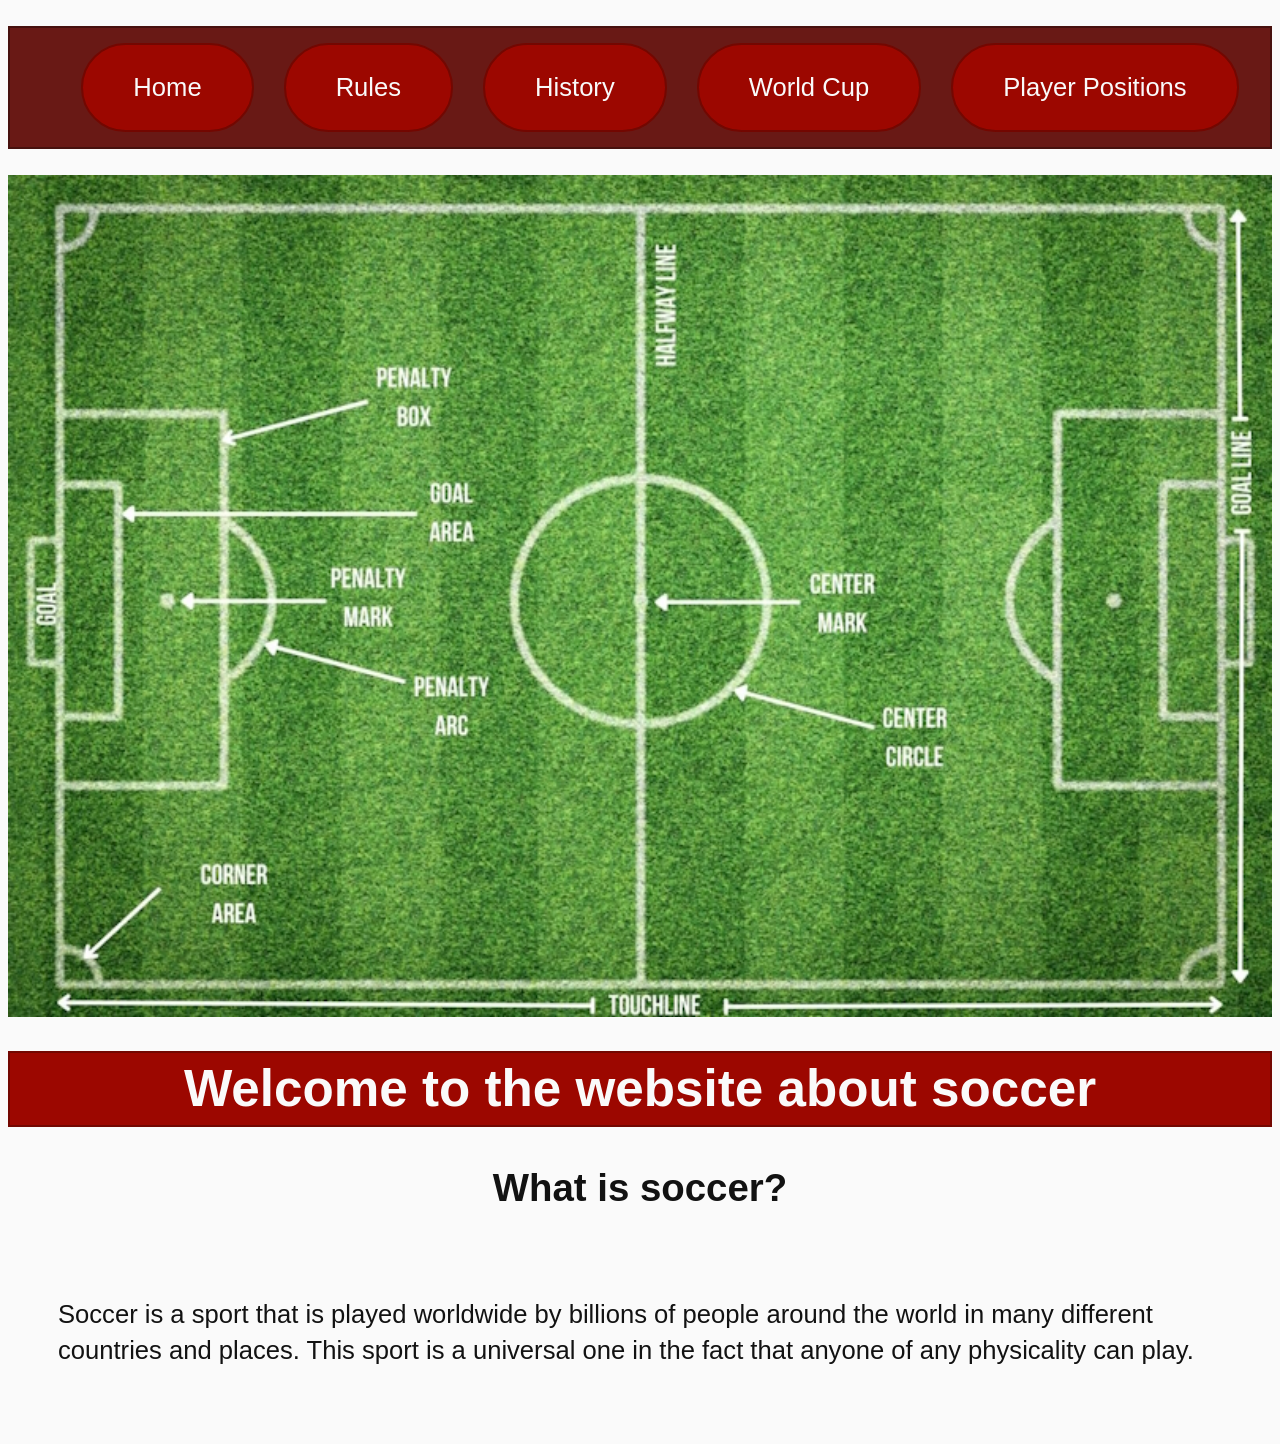
==== index.html @ 97cbafba "Add files via upload" ====
<!doctype html>
<html lang="en">
  <head>
    <meta charset="UTF-8" />
    <meta name="viewport" content="width=device-width, initial-scale=1.0" />
    <link rel="stylesheet" href="stylesheets/style.css" />
    <link
      rel="shortcut icon"
      href="images/soccer ball.webp"
      type="image/x-icon" />
    <title>Home | Soccer</title>
  </head>
  <body>
    <header>
      <nav>
        <ul id="nav-list">
          <li class="nav-item"><a class="nav-link" href="#">Home</a></li>
          <li class="nav-item"><a class="nav-link" href="#">Rules</a></li>
          <li class="nav-item"><a class="nav-link" href="#">History</a></li>
          <li class="nav-item"><a class="nav-link" href="#">World Cup</a></li>
          <li class="nav-item">
            <a class="nav-link" href="#">Player Positions</a>
          </li>
        </ul>
      </nav>
      <div id="flex-image">
        <img
          id="intro-image"
          src="images/soccer pitch.jpg"
          alt="A picture of a soccer pitch with green grass and white painted lines" />
      </div>
      <h1>Welcome to the website about soccer</h1>
    </header>
    <main>
      <section id="intro-section">
        <h2>What is soccer?</h2>
      </section>
      <section id="second-section">
        <p>
          Soccer is a sport that is played worldwide by billions of people
          around the world in many different countries and places. This sport is
          a universal one in the fact that anyone of any physicality can play.
        </p>
      </section>
    </main>
  </body>
</html>
---- stylesheets/style.css ----
* {
  box-sizing: border-box;
  line-height: 140%;
  font-family: tahoma, verdana, sans-serif;
}

body {
  font-size: 1.6rem;
  color: #121212;
  background-color: #fafafa;
}
nav {
  position: relative;
  top: 0;
}

header {
  text-align: center;
}

#nav-list {
  display: flex;
  justify-content: center;
  align-items: center;
  list-style-type: none;
  flex-direction: column;
  flex-wrap: wrap;
  align-content: center;
  background-color: #691915;
  border: #47110e 2px solid;
}

.nav-link {
  margin: 4%;
  display: inline-block;
  padding: 25px 50px;
  border-radius: 999px;
  -webkit-border-radius: 999px;
  background-color: #9c0700;
  border: #730701 2px solid;
  color: #fafafa;
  text-decoration: none;
  flex-basis: 125px;
  margin: 15px;
  transition: transform 0.3s ease;
}

.nav-link:hover,
.nav-link:focus {
  transform: scale(1.05);
}
@media all and (min-width: 1070px) {
  #nav-list {
    flex-direction: row;
    display: flex;
    justify-content: center;
    align-items: center;
    list-style-type: none;
    flex-wrap: wrap;
    align-content: space-between;
    background-color: #691915;
    border: #47110e 2px solid;
  }
  nav {
    position: sticky;
    top: 0;
  }
}

.nav-link:active {
  background-color: #88221d;
}

#intro-image {
  width: 100%;
}

#flex-image {
  display: flex;
  justify-content: center;
}

h1 {
  color: #fafafa;
  background-color: #9c0700;
  border: #730701 2px solid;
}

h2 {
  text-align: center;
  font-size: 2.4rem;
}

section p {
  padding: 50px;
  background-color: #fafafa;
}
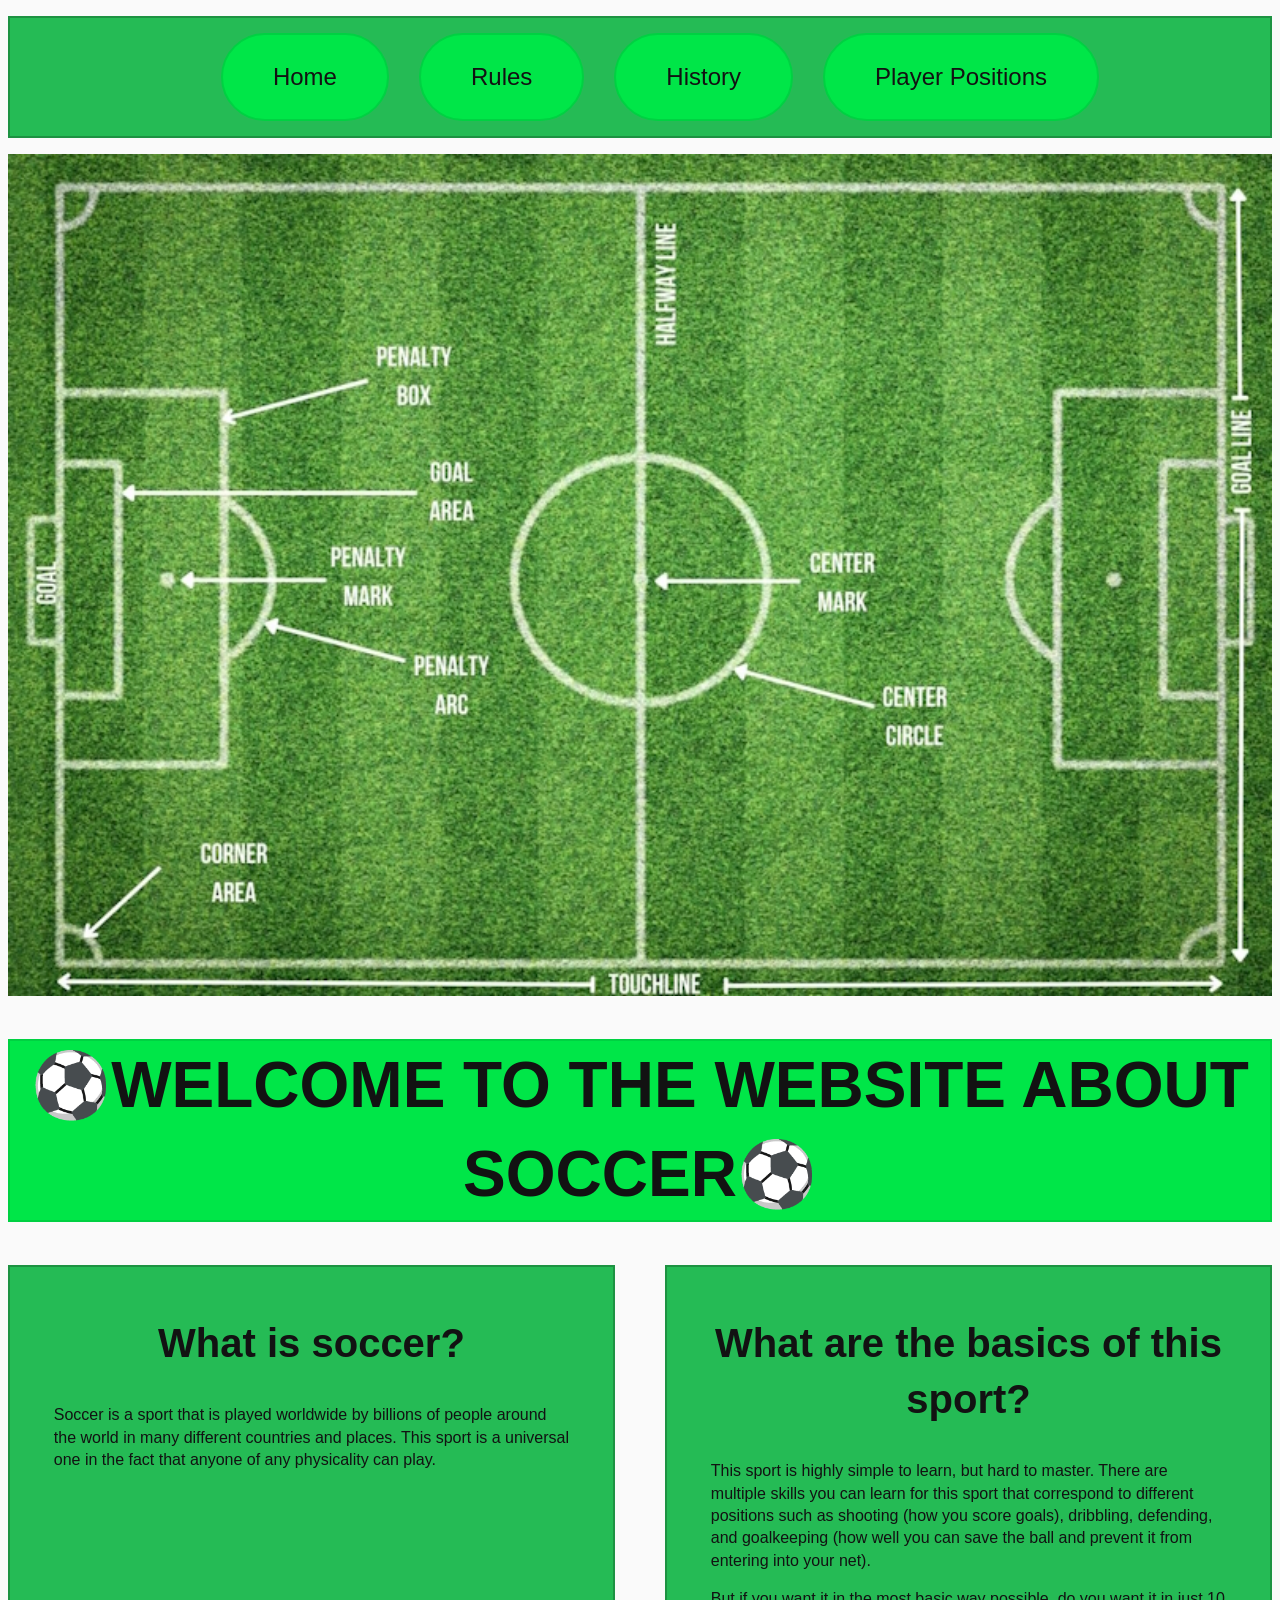
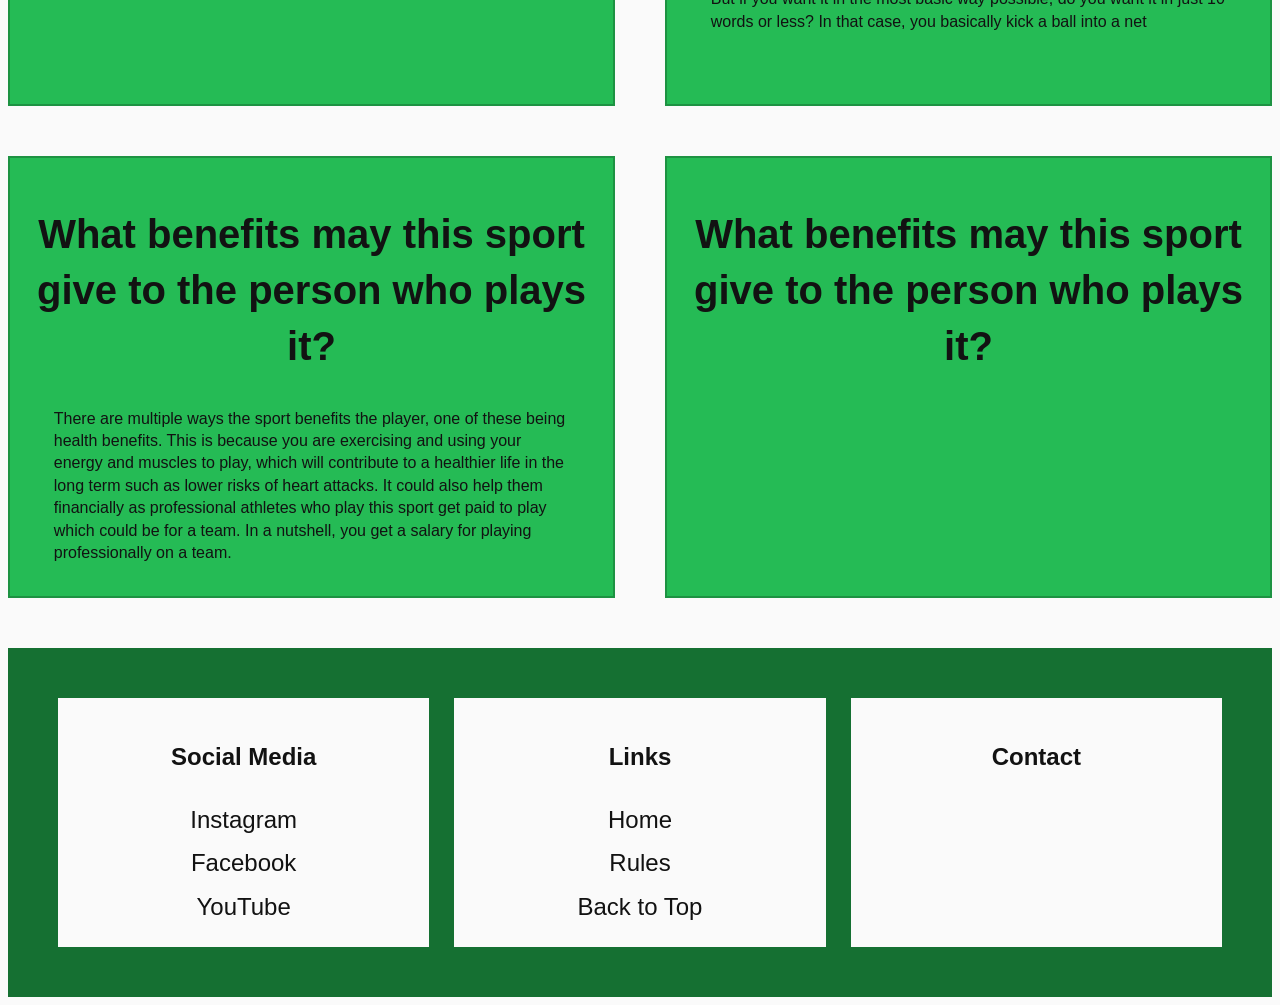
==== commit 08ac915b: "Add files via upload" ====
--- a/index.html
+++ b/index.html
@@ -17,7 +17,6 @@
           <li class="nav-item"><a class="nav-link" href="#">Home</a></li>
           <li class="nav-item"><a class="nav-link" href="#">Rules</a></li>
           <li class="nav-item"><a class="nav-link" href="#">History</a></li>
-          <li class="nav-item"><a class="nav-link" href="#">World Cup</a></li>
           <li class="nav-item">
             <a class="nav-link" href="#">Player Positions</a>
           </li>
@@ -29,19 +28,71 @@
           src="images/soccer pitch.jpg"
           alt="A picture of a soccer pitch with green grass and white painted lines" />
       </div>
-      <h1>Welcome to the website about soccer</h1>
+      <h1>&#9917;Welcome to the website about soccer&#9917;</h1>
     </header>
     <main>
-      <section id="intro-section">
+      <section>
         <h2>What is soccer?</h2>
-      </section>
-      <section id="second-section">
         <p>
           Soccer is a sport that is played worldwide by billions of people
           around the world in many different countries and places. This sport is
           a universal one in the fact that anyone of any physicality can play.
         </p>
       </section>
+      <section>
+        <h2>What are the basics of this sport?</h2>
+        <p>
+          This sport is highly simple to learn, but hard to master. There are
+          multiple skills you can learn for this sport that correspond to
+          different positions such as shooting (how you score goals), dribbling,
+          defending, and goalkeeping (how well you can save the ball and prevent
+          it from entering into your net).
+        </p>
+        <p>
+          But if you want it in the most basic way possible, do you want it in
+          just 10 words or less? In that case, you basically kick a ball into a
+          net
+        </p>
+      </section>
+      <section>
+        <h2>What benefits may this sport give to the person who plays it?</h2>
+        <p>
+          There are multiple ways the sport benefits the player, one of these
+          being health benefits. This is because you are exercising and using
+          your energy and muscles to play, which will contribute to a healthier
+          life in the long term such as lower risks of heart attacks. It could
+          also help them financially as professional athletes who play this
+          sport get paid to play which could be for a team. In a nutshell, you
+          get a salary for playing professionally on a team.
+        </p>
+      </section>
+      <section>
+        <h2>What benefits may this sport give to the person who plays it?</h2>
+        <p></p>
+      </section>
     </main>
+    <footer>
+      <div class="footer-column">
+        <h3>Social Media</h3>
+        <a href="https://www.instagram.com/" target="_blank" rel="noopener"
+          >Instagram</a
+        >
+        <a href="https://www.facebook.com/" target="_blank" rel="noopener"
+          >Facebook</a
+        >
+        <a href="https://www.youtube.com/" target="_blank" rel="noopener"
+          >YouTube</a
+        >
+      </div>
+      <div class="footer-column">
+        <h3>Links</h3>
+        <a href="#">Home</a>
+        <a href="#">Rules</a>
+        <a href="#">Back to Top</a>
+      </div>
+      <div class="footer-column">
+        <h3>Contact</h3>
+      </div>
+    </footer>
   </body>
 </html>
--- a/stylesheets/style.css
+++ b/stylesheets/style.css
@@ -1,7 +1,18 @@
 * {
   box-sizing: border-box;
   line-height: 140%;
-  font-family: tahoma, verdana, sans-serif;
+  font-family: "Trebuchet MS", Verdana, sans-serif;
+}
+
+html {
+  font-size: 62.5%;
+  scroll-behavior: smooth;
+}
+#primary-color {
+  color: #00e648;
+}
+#secondary-color {
+  color: #25bb55;
 }
 
 body {
@@ -20,25 +31,26 @@
 
 #nav-list {
   display: flex;
-  justify-content: center;
+  justify-content: space-between;
   align-items: center;
   list-style-type: none;
   flex-direction: column;
   flex-wrap: wrap;
   align-content: center;
-  background-color: #691915;
-  border: #47110e 2px solid;
+  background-color: #25bb55;
+  border: #1d9242 2px solid;
 }
 
 .nav-link {
   margin: 4%;
+  font-size: 2.4rem;
   display: inline-block;
   padding: 25px 50px;
   border-radius: 999px;
   -webkit-border-radius: 999px;
-  background-color: #9c0700;
-  border: #730701 2px solid;
-  color: #fafafa;
+  background-color: #00e648;
+  border: #00d142 2px solid;
+  color: #121212;
   text-decoration: none;
   flex-basis: 125px;
   margin: 15px;
@@ -48,6 +60,7 @@
 .nav-link:hover,
 .nav-link:focus {
   transform: scale(1.05);
+  background-color: #00d744;
 }
 @media all and (min-width: 1070px) {
   #nav-list {
@@ -58,17 +71,18 @@
     list-style-type: none;
     flex-wrap: wrap;
     align-content: space-between;
-    background-color: #691915;
-    border: #47110e 2px solid;
+    background-color: #25bb55;
+    border: #1d9242 2px solid;
   }
   nav {
+    position: -webkit-sticky;
     position: sticky;
     top: 0;
   }
 }
 
 .nav-link:active {
-  background-color: #88221d;
+  background-color: #00b93b;
 }
 
 #intro-image {
@@ -81,17 +95,80 @@
 }
 
 h1 {
-  color: #fafafa;
-  background-color: #9c0700;
-  border: #730701 2px solid;
+  background-color: #00e648;
+  border: #00d142 2px solid;
+  text-transform: uppercase;
+  font-size: 6.4rem;
 }
 
 h2 {
   text-align: center;
+  font-size: 4rem;
+}
+
+main {
+  display: grid;
+  gap: 50px;
+  grid-template-columns: 1fr;
+  grid-template-rows: repeat(4, 1fr);
+}
+
+@media all and (min-width: 1070px) {
+  main {
+    display: grid;
+    gap: 50px;
+    grid-template-columns: 1fr 1fr;
+    grid-template-rows: repeat(2, 1fr);
+  }
+}
+section {
+  padding: 2.5%;
+  background-color: #25bb55;
+  border: #1d9242 2px solid;
+}
+
+p {
+  padding: 0px 5%;
+}
+
+h3 {
   font-size: 2.4rem;
 }
+footer {
+  gap: 25px;
+  background-color: #157032;
+  display: grid;
+  grid-template-columns: 1fr;
+  grid-template-rows: repeat(3, 1fr);
+  padding: 50px;
+  margin-top: 50px;
+  justify-items: center;
+  justify-content: center;
+}
+.footer-column {
+  background-color: #fafafa;
+  display: inline-block;
+  flex-direction: column;
+  text-align: center;
+  padding: 5%;
+  width: 100%;
+}
 
-section p {
-  padding: 50px;
-  background-color: #fafafa;
+.footer-column a {
+  color: #121212;
+  text-decoration: none;
+  padding: 5px;
+  font-size: 2.4rem;
+  display: block;
 }
+
+.footer-column a:hover {
+  background-color: #e3e3e3;
+}
+@media all and (min-width: 1070px) {
+  footer {
+    display: grid;
+    grid-template-columns: repeat(3, minmax(100px, 1fr));
+    grid-template-rows: 1fr;
+  }
+}
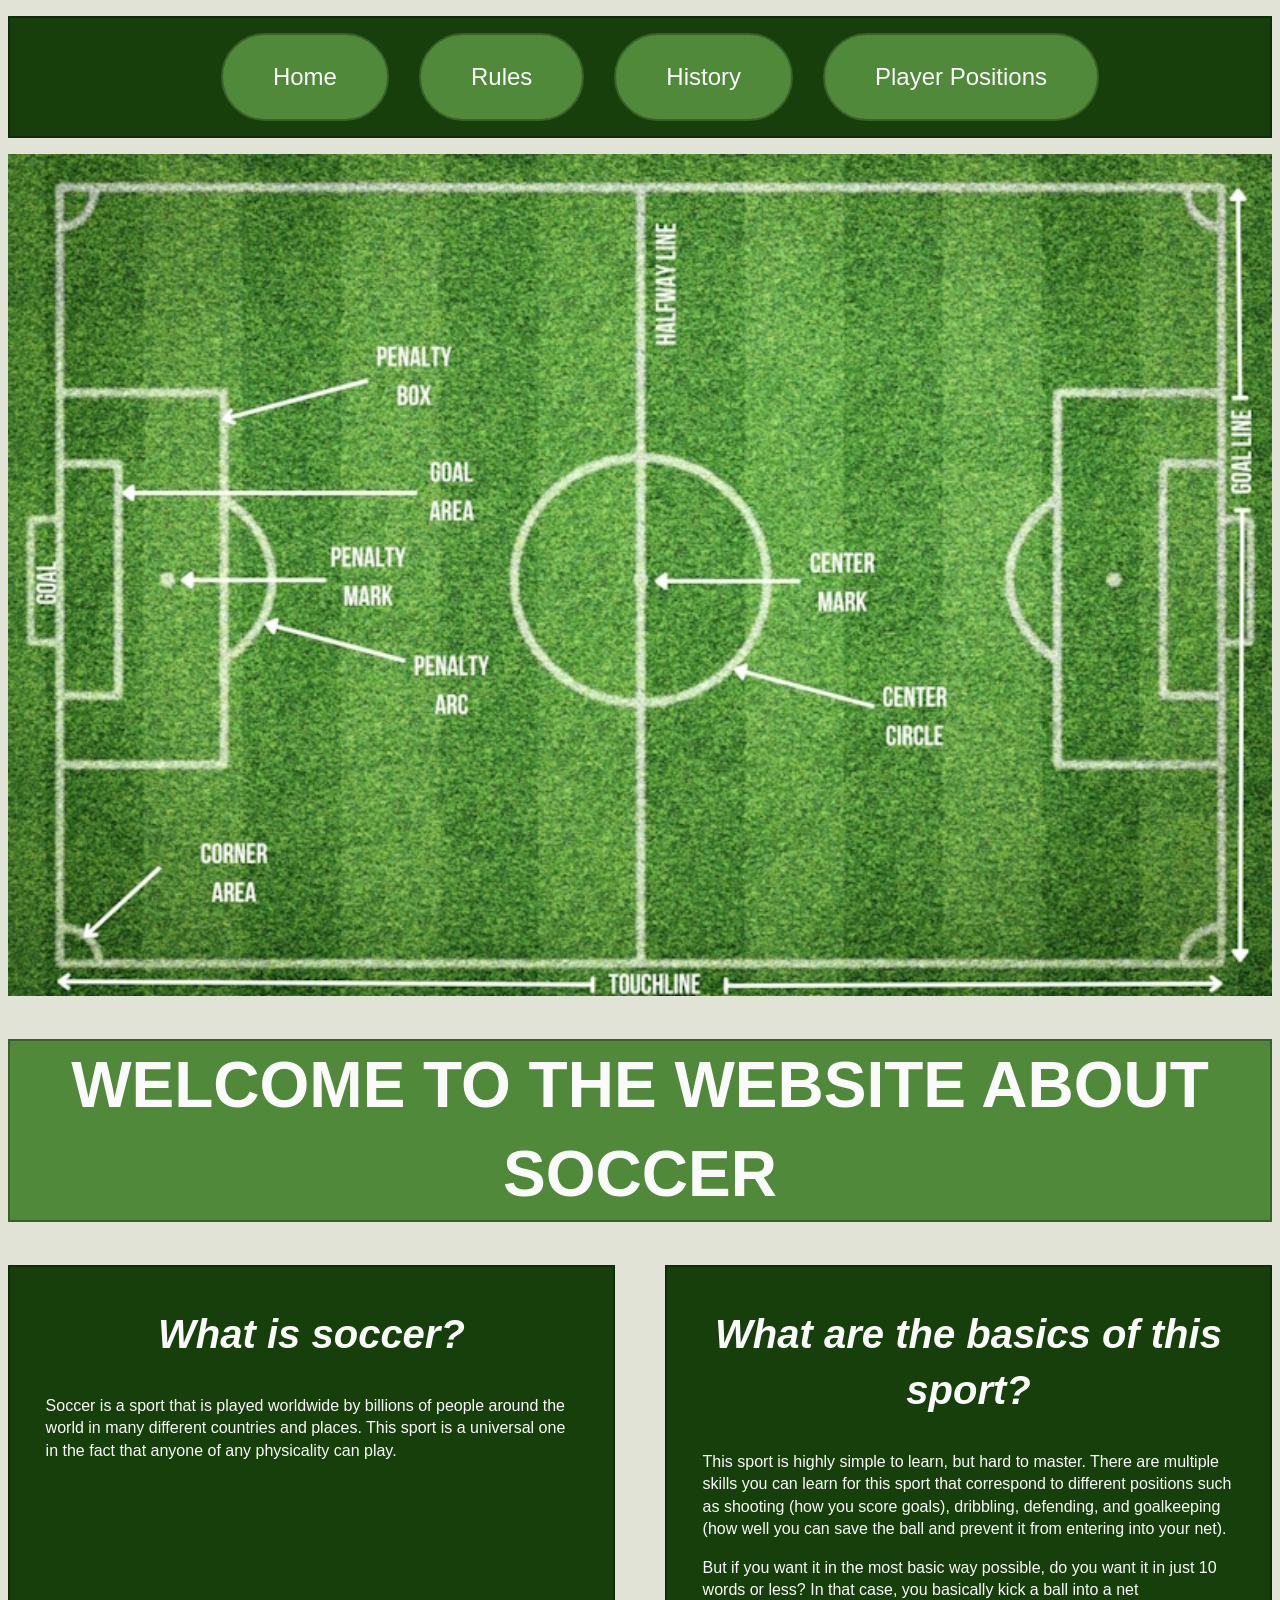
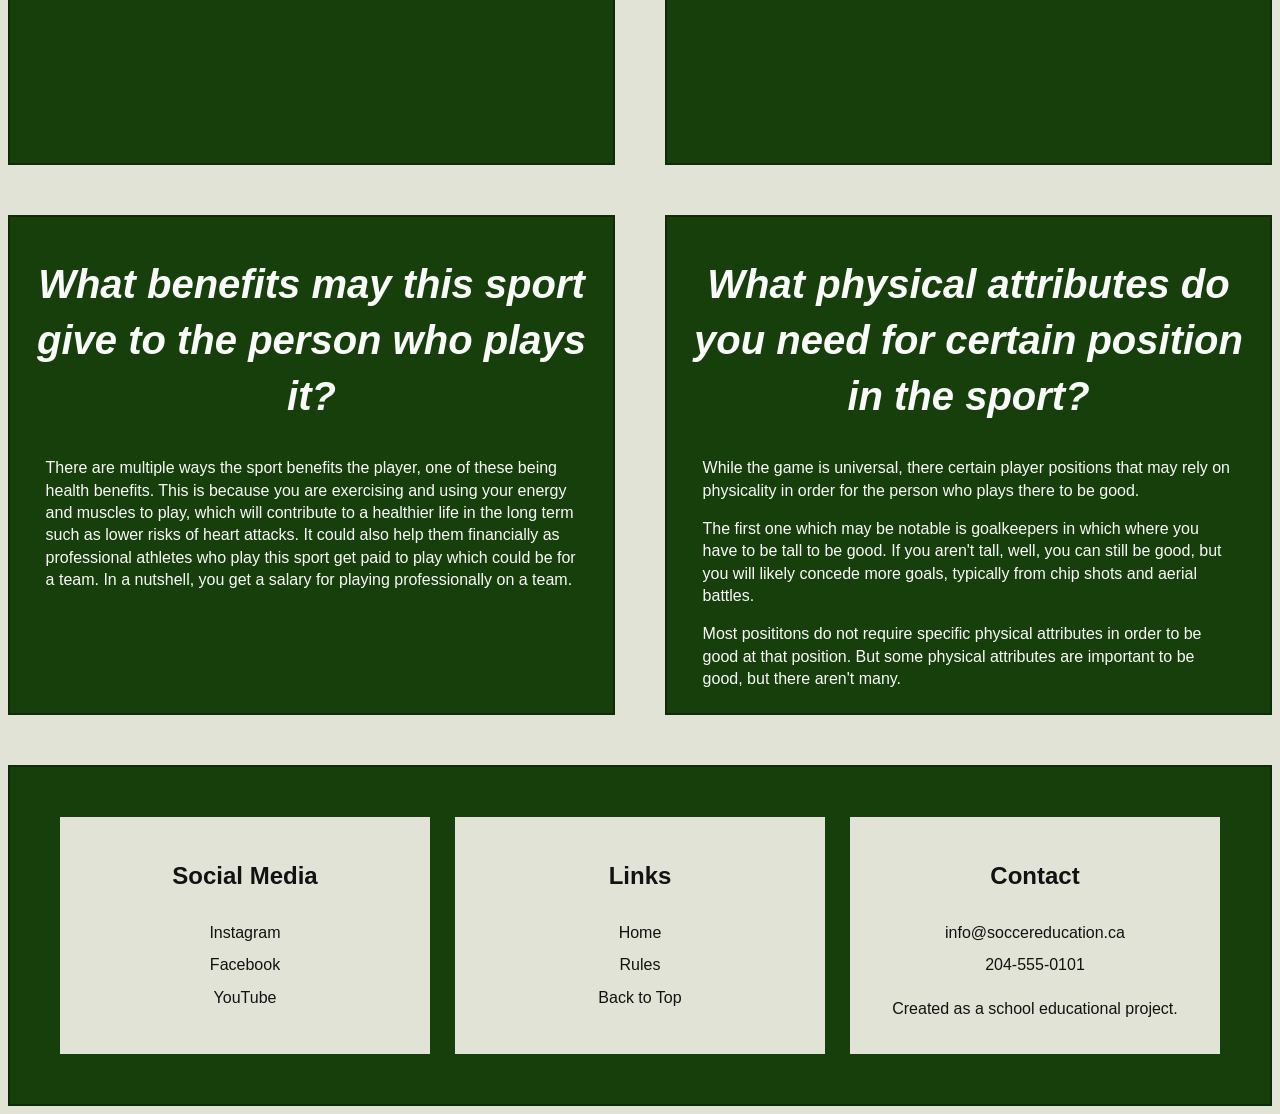
==== commit b204d3b5: "Add files via upload" ====
--- a/index.html
+++ b/index.html
@@ -11,24 +11,26 @@
     <title>Home | Soccer</title>
   </head>
   <body>
+    <nav>
+      <ul id="nav-list">
+        <li class="nav-item"><a class="nav-link" href="#">Home</a></li>
+        <li class="nav-item">
+          <a class="nav-link" href="rules.html">Rules</a>
+        </li>
+        <li class="nav-item"><a class="nav-link" href="#">History</a></li>
+        <li class="nav-item">
+          <a class="nav-link" href="#">Player Positions</a>
+        </li>
+      </ul>
+    </nav>
+    <div id="flex-image">
+      <img
+        id="intro-image"
+        src="images/soccer pitch.jpg"
+        alt="A picture of a soccer pitch with green grass and white painted lines" />
+    </div>
     <header>
-      <nav>
-        <ul id="nav-list">
-          <li class="nav-item"><a class="nav-link" href="#">Home</a></li>
-          <li class="nav-item"><a class="nav-link" href="#">Rules</a></li>
-          <li class="nav-item"><a class="nav-link" href="#">History</a></li>
-          <li class="nav-item">
-            <a class="nav-link" href="#">Player Positions</a>
-          </li>
-        </ul>
-      </nav>
-      <div id="flex-image">
-        <img
-          id="intro-image"
-          src="images/soccer pitch.jpg"
-          alt="A picture of a soccer pitch with green grass and white painted lines" />
-      </div>
-      <h1>&#9917;Welcome to the website about soccer&#9917;</h1>
+      <h1>Welcome to the website about soccer</h1>
     </header>
     <main>
       <section>
@@ -67,8 +69,26 @@
         </p>
       </section>
       <section>
-        <h2>What benefits may this sport give to the person who plays it?</h2>
-        <p></p>
+        <h2>
+          What physical attributes do you need for certain position in the
+          sport?
+        </h2>
+        <p>
+          While the game is universal, there certain player positions that may
+          rely on physicality in order for the person who plays there to be
+          good.
+        </p>
+        <p>
+          The first one which may be notable is goalkeepers in which where you
+          have to be tall to be good. If you aren't tall, well, you can still be
+          good, but you will likely concede more goals, typically from chip
+          shots and aerial battles.
+        </p>
+        <p>
+          Most posititons do not require specific physical attributes in order
+          to be good at that position. But some physical attributes are
+          important to be good, but there aren't many.
+        </p>
       </section>
     </main>
     <footer>
@@ -86,12 +106,15 @@
       </div>
       <div class="footer-column">
         <h3>Links</h3>
-        <a href="#">Home</a>
-        <a href="#">Rules</a>
+        <a href="index.html">Home</a>
+        <a href="rules.html">Rules</a>
         <a href="#">Back to Top</a>
       </div>
       <div class="footer-column">
         <h3>Contact</h3>
+        <a href="mailto:info@soccereducation.ca">info@soccereducation.ca</a>
+        <a href="tel:+12045550101">204-555-0101</a>
+        <p>Created as a school educational project.</p>
       </div>
     </footer>
   </body>
--- a/stylesheets/style.css
+++ b/stylesheets/style.css
@@ -9,7 +9,7 @@
   scroll-behavior: smooth;
 }
 #primary-color {
-  color: #00e648;
+  color: #508939;
 }
 #secondary-color {
   color: #25bb55;
@@ -17,10 +17,11 @@
 
 body {
   font-size: 1.6rem;
-  color: #121212;
-  background-color: #fafafa;
+  color: #fafafa;
+  background-color: #e1e3d6;
 }
 nav {
+  position: -webkit-sticky;
   position: relative;
   top: 0;
 }
@@ -37,20 +38,20 @@
   flex-direction: column;
   flex-wrap: wrap;
   align-content: center;
-  background-color: #25bb55;
-  border: #1d9242 2px solid;
+  background-color: #173f0b;
+  border: #102b08 2px solid;
 }
 
 .nav-link {
+  color: #fafafa;
   margin: 4%;
   font-size: 2.4rem;
   display: inline-block;
   padding: 25px 50px;
   border-radius: 999px;
   -webkit-border-radius: 999px;
-  background-color: #00e648;
-  border: #00d142 2px solid;
-  color: #121212;
+  background-color: #508939;
+  border: #396129 2px solid;
   text-decoration: none;
   flex-basis: 125px;
   margin: 15px;
@@ -60,7 +61,7 @@
 .nav-link:hover,
 .nav-link:focus {
   transform: scale(1.05);
-  background-color: #00d744;
+  background-color: #3e6b2d;
 }
 @media all and (min-width: 1070px) {
   #nav-list {
@@ -71,8 +72,8 @@
     list-style-type: none;
     flex-wrap: wrap;
     align-content: space-between;
-    background-color: #25bb55;
-    border: #1d9242 2px solid;
+    background-color: #173f0b;
+    border: #102b08 2px solid;
   }
   nav {
     position: -webkit-sticky;
@@ -82,7 +83,7 @@
 }
 
 .nav-link:active {
-  background-color: #00b93b;
+  background-color: #2c4c21;
 }
 
 #intro-image {
@@ -95,8 +96,8 @@
 }
 
 h1 {
-  background-color: #00e648;
-  border: #00d142 2px solid;
+  background-color: #508939;
+  border: #396129 2px solid;
   text-transform: uppercase;
   font-size: 6.4rem;
 }
@@ -104,6 +105,7 @@
 h2 {
   text-align: center;
   font-size: 4rem;
+  font-style: italic;
 }
 
 main {
@@ -122,9 +124,9 @@
   }
 }
 section {
-  padding: 2.5%;
-  background-color: #25bb55;
-  border: #1d9242 2px solid;
+  padding: 1%;
+  background-color: #173f0b;
+  border: #102b08 2px solid;
 }
 
 p {
@@ -135,8 +137,10 @@
   font-size: 2.4rem;
 }
 footer {
+  color: #121212;
   gap: 25px;
-  background-color: #157032;
+  background-color: #173f0b;
+  border: #102b08 2px solid;
   display: grid;
   grid-template-columns: 1fr;
   grid-template-rows: repeat(3, 1fr);
@@ -146,7 +150,7 @@
   justify-content: center;
 }
 .footer-column {
-  background-color: #fafafa;
+  background-color: #e1e3d6;
   display: inline-block;
   flex-direction: column;
   text-align: center;
@@ -155,16 +159,28 @@
 }
 
 .footer-column a {
-  color: #121212;
   text-decoration: none;
   padding: 5px;
-  font-size: 2.4rem;
+  font-size: 1.6rem;
   display: block;
 }
 
-.footer-column a:hover {
-  background-color: #e3e3e3;
+.footer-column a:link {
+  color: #121212;
 }
+
+.footer-column a:visited {
+  color: #1f1f1f;
+}
+.footer-column a:hover,
+.footer-column :focus {
+  background-color: #c2c4b8;
+}
+
+.footer-column a:active {
+  background-color: #a9aaa0;
+}
+
 @media all and (min-width: 1070px) {
   footer {
     display: grid;
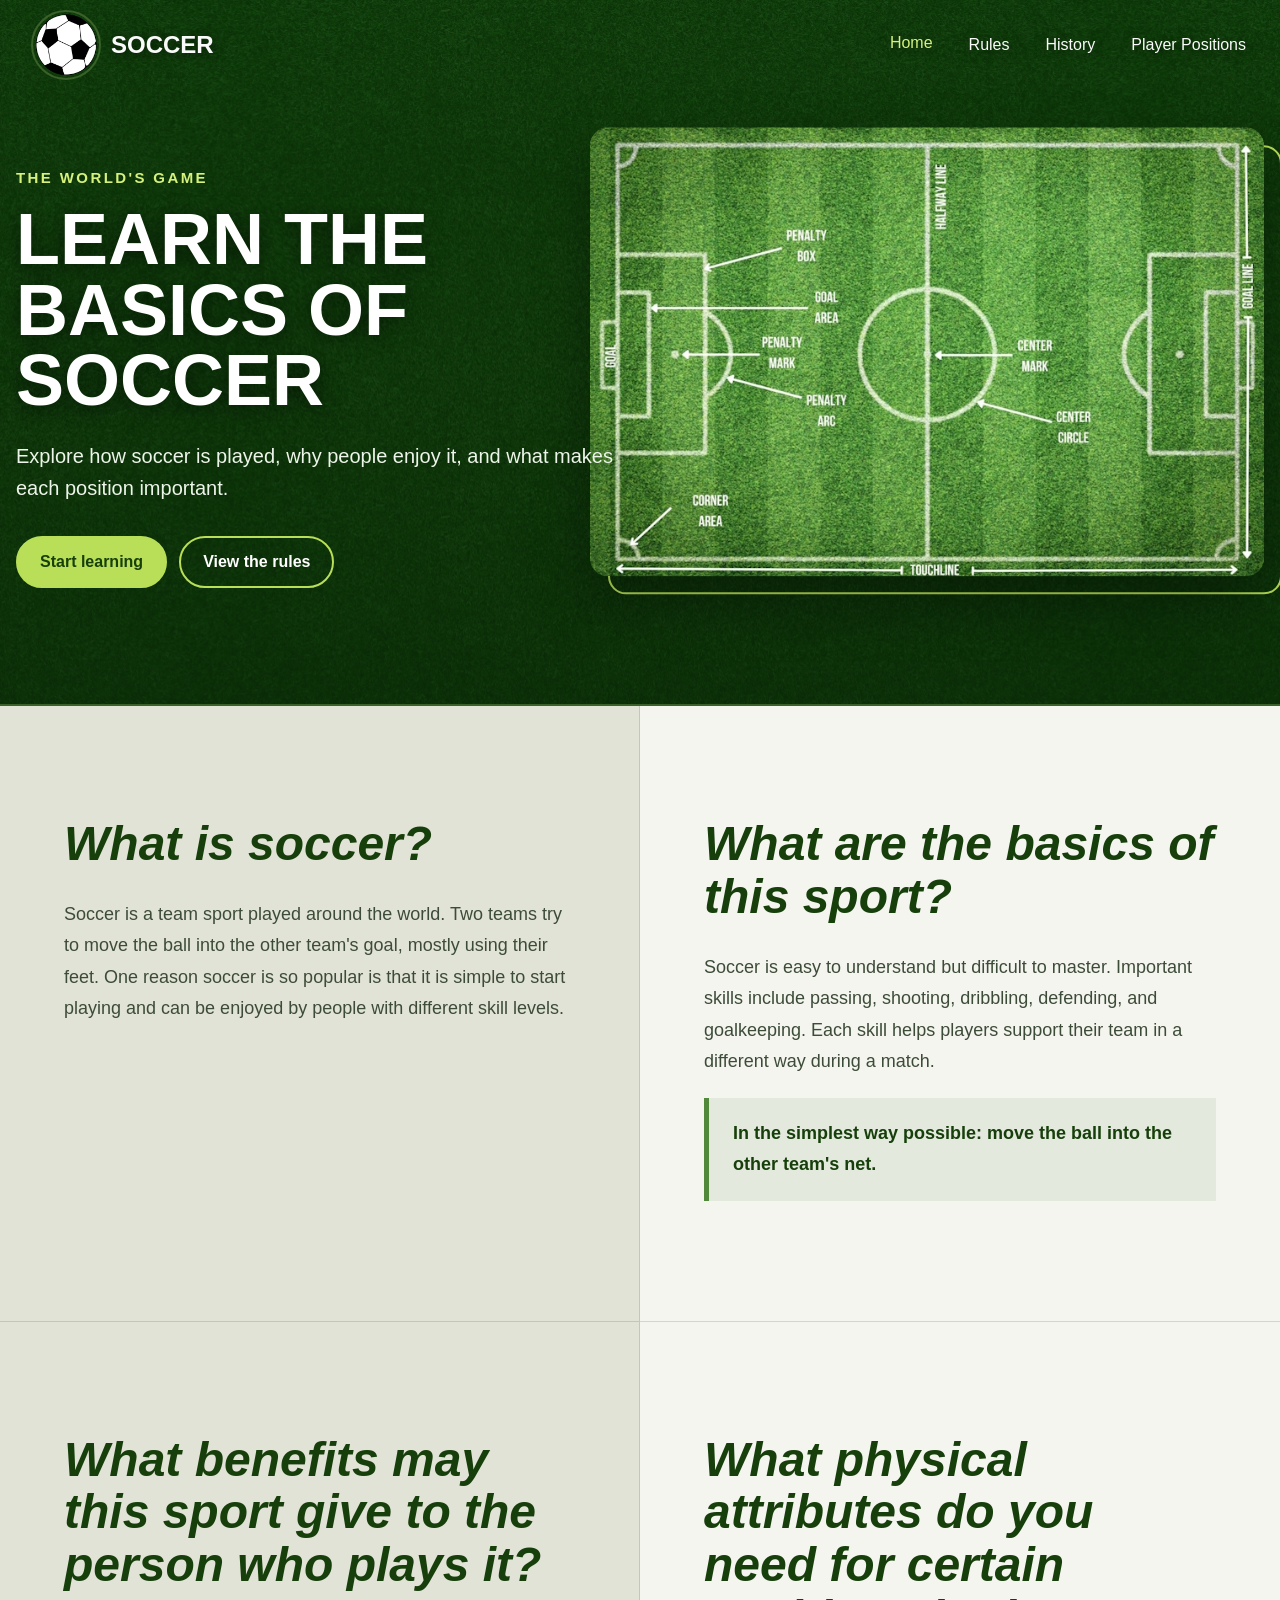
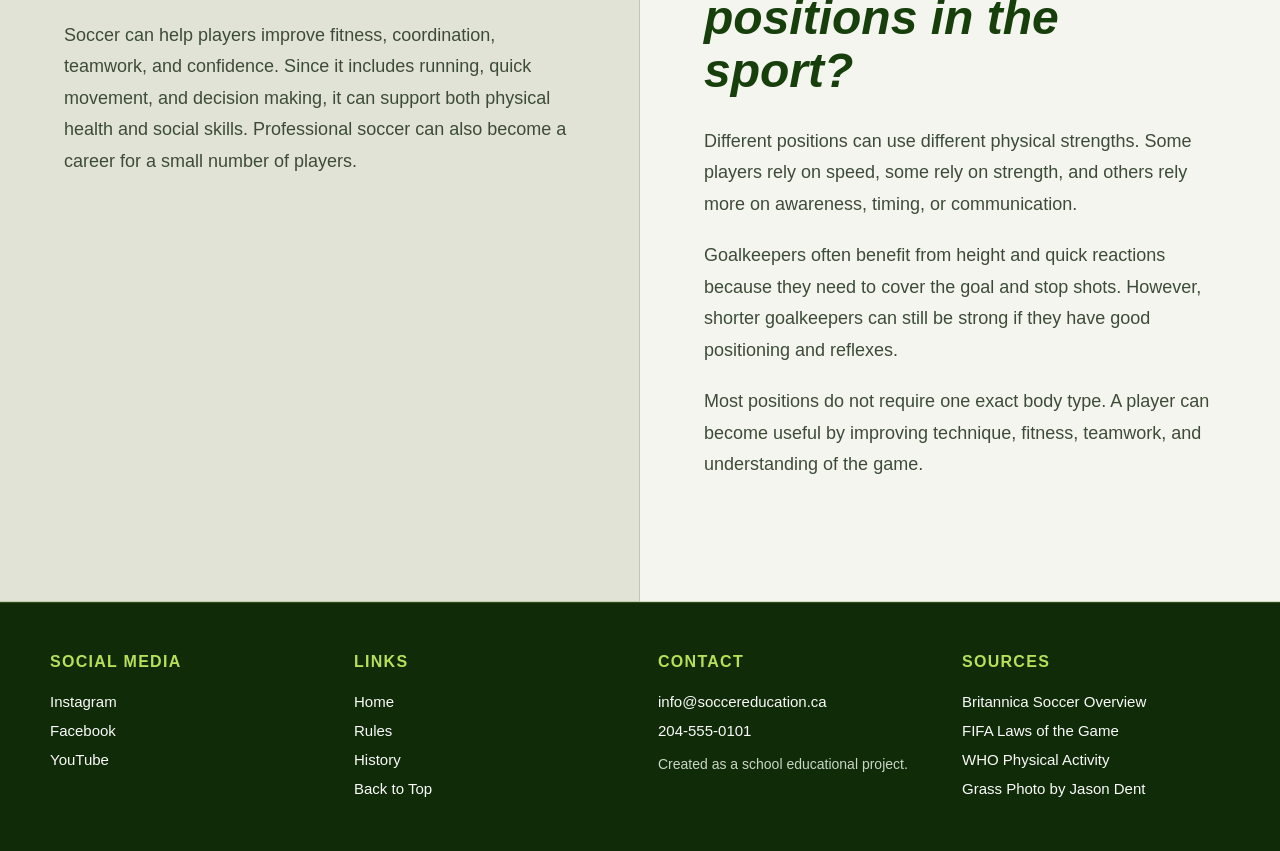
==== commit ff5d9f09: "Add files via upload" ====
--- a/index.html
+++ b/index.html
@@ -8,114 +8,181 @@
       rel="shortcut icon"
       href="images/soccer ball.webp"
       type="image/x-icon" />
-    <title>Home | Soccer</title>
-  </head>
-  <body>
-    <nav>
-      <ul id="nav-list">
-        <li class="nav-item"><a class="nav-link" href="#">Home</a></li>
-        <li class="nav-item">
-          <a class="nav-link" href="rules.html">Rules</a>
-        </li>
-        <li class="nav-item"><a class="nav-link" href="#">History</a></li>
-        <li class="nav-item">
-          <a class="nav-link" href="#">Player Positions</a>
-        </li>
-      </ul>
-    </nav>
-    <div id="flex-image">
-      <img
-        id="intro-image"
-        src="images/soccer pitch.jpg"
-        alt="A picture of a soccer pitch with green grass and white painted lines" />
-    </div>
-    <header>
-      <h1>Welcome to the website about soccer</h1>
-    </header>
-    <main>
-      <section>
-        <h2>What is soccer?</h2>
-        <p>
-          Soccer is a sport that is played worldwide by billions of people
-          around the world in many different countries and places. This sport is
-          a universal one in the fact that anyone of any physicality can play.
-        </p>
-      </section>
-      <section>
-        <h2>What are the basics of this sport?</h2>
-        <p>
-          This sport is highly simple to learn, but hard to master. There are
-          multiple skills you can learn for this sport that correspond to
-          different positions such as shooting (how you score goals), dribbling,
-          defending, and goalkeeping (how well you can save the ball and prevent
-          it from entering into your net).
-        </p>
-        <p>
-          But if you want it in the most basic way possible, do you want it in
-          just 10 words or less? In that case, you basically kick a ball into a
-          net
-        </p>
-      </section>
-      <section>
-        <h2>What benefits may this sport give to the person who plays it?</h2>
-        <p>
-          There are multiple ways the sport benefits the player, one of these
-          being health benefits. This is because you are exercising and using
-          your energy and muscles to play, which will contribute to a healthier
-          life in the long term such as lower risks of heart attacks. It could
-          also help them financially as professional athletes who play this
-          sport get paid to play which could be for a team. In a nutshell, you
-          get a salary for playing professionally on a team.
-        </p>
-      </section>
-      <section>
-        <h2>
-          What physical attributes do you need for certain position in the
-          sport?
-        </h2>
-        <p>
-          While the game is universal, there certain player positions that may
-          rely on physicality in order for the person who plays there to be
-          good.
-        </p>
-        <p>
-          The first one which may be notable is goalkeepers in which where you
-          have to be tall to be good. If you aren't tall, well, you can still be
-          good, but you will likely concede more goals, typically from chip
-          shots and aerial battles.
-        </p>
-        <p>
-          Most posititons do not require specific physical attributes in order
-          to be good at that position. But some physical attributes are
-          important to be good, but there aren't many.
-        </p>
-      </section>
-    </main>
-    <footer>
-      <div class="footer-column">
-        <h3>Social Media</h3>
-        <a href="https://www.instagram.com/" target="_blank" rel="noopener"
-          >Instagram</a
-        >
-        <a href="https://www.facebook.com/" target="_blank" rel="noopener"
-          >Facebook</a
-        >
-        <a href="https://www.youtube.com/" target="_blank" rel="noopener"
-          >YouTube</a
-        >
-      </div>
-      <div class="footer-column">
-        <h3>Links</h3>
-        <a href="index.html">Home</a>
-        <a href="rules.html">Rules</a>
-        <a href="#">Back to Top</a>
-      </div>
-      <div class="footer-column">
-        <h3>Contact</h3>
-        <a href="mailto:info@soccereducation.ca">info@soccereducation.ca</a>
-        <a href="tel:+12045550101">204-555-0101</a>
-        <p>Created as a school educational project.</p>
-      </div>
-    </footer>
-  </body>
-</html>
+    <title>Home | Soccer</title>
+  </head>
+  <body>
+    <!-- This is the main image and title -->
+    <header class="hero">
+      <!-- This is the navigation bar -->
+      <nav>
+        <div class="nav-inner">
+          <div class="nav-brand">
+            <a href="index.html">
+              <img src="images/soccer%20ball.webp" alt="Soccer logo" />
+            </a>
+            <a class="site-title" href="index.html">Soccer</a>
+          </div>
+          <ul id="nav-list">
+            <li class="nav-item">
+              <a class="nav-link active-link" href="index.html">Home</a>
+            </li>
+            <li class="nav-item">
+              <a class="nav-link" href="rules.html">Rules</a>
+            </li>
+            <li class="nav-item">
+              <a class="nav-link" href="history.html">History</a>
+            </li>
+            <li class="nav-item">
+              <a class="nav-link" href="#">Player Positions</a>
+            </li>
+          </ul>
+        </div>
+      </nav>
+
+      <div class="hero-inner">
+        <div class="hero-content">
+          <span class="hero-label">The world's game</span>
+          <h1>Learn the basics of soccer</h1>
+          <p>
+            Explore how soccer is played, why people enjoy it, and what makes
+            each position important.
+          </p>
+          <div class="hero-links">
+            <a
+              class="hero-button hero-button-primary"
+              href="#soccer-introduction"
+              >Start learning</a
+            >
+            <a class="hero-button hero-button-secondary" href="rules.html"
+              >View the rules</a
+            >
+          </div>
+        </div>
+        <div class="hero-image">
+          <img
+            src="images/soccer%20pitch.jpg"
+            alt="A soccer field shown like a coach's tactics board" />
+        </div>
+      </div>
+    </header>
+
+    <!-- This is the main content of the page -->
+    <main class="home-content">
+      <!-- This section explains what soccer is -->
+      <section class="info-section" id="soccer-introduction">
+        <div class="section-inner">
+          <h2>What is soccer?</h2>
+          <p>
+            Soccer is a team sport played around the world. Two teams try to
+            move the ball into the other team's goal, mostly using their feet.
+            One reason soccer is so popular is that it is simple to start
+            playing and can be enjoyed by people with different skill levels.
+          </p>
+        </div>
+      </section>
+
+      <!-- This section explains the basics of soccer -->
+      <section class="info-section">
+        <div class="section-inner">
+          <h2>What are the basics of this sport?</h2>
+          <p>
+            Soccer is easy to understand but difficult to master. Important
+            skills include passing, shooting, dribbling, defending, and
+            goalkeeping. Each skill helps players support their team in a
+            different way during a match.
+          </p>
+          <p class="quick-answer">
+            In the simplest way possible: move the ball into the other team's
+            net.
+          </p>
+        </div>
+      </section>
+
+      <!-- This section talks about the benefits of soccer -->
+      <section class="info-section">
+        <div class="section-inner">
+          <h2>What benefits may this sport give to the person who plays it?</h2>
+          <p>
+            Soccer can help players improve fitness, coordination, teamwork, and
+            confidence. Since it includes running, quick movement, and decision
+            making, it can support both physical health and social skills.
+            Professional soccer can also become a career for a small number of
+            players.
+          </p>
+        </div>
+      </section>
+
+      <!-- This section talks about physical attributes in soccer -->
+      <section class="info-section">
+        <div class="section-inner">
+          <h2>
+            What physical attributes do you need for certain positions in the
+            sport?
+          </h2>
+          <p>
+            Different positions can use different physical strengths. Some
+            players rely on speed, some rely on strength, and others rely more
+            on awareness, timing, or communication.
+          </p>
+          <p>
+            Goalkeepers often benefit from height and quick reactions because
+            they need to cover the goal and stop shots. However, shorter
+            goalkeepers can still be strong if they have good positioning and
+            reflexes.
+          </p>
+          <p>
+            Most positions do not require one exact body type. A player can
+            become useful by improving technique, fitness, teamwork, and
+            understanding of the game.
+          </p>
+        </div>
+      </section>
+    </main>
+
+    <!-- This is the footer -->
+    <footer>
+      <div class="footer-inner">
+        <div class="footer-column">
+          <h3>Social Media</h3>
+          <a href="https://www.instagram.com/" target="_blank" rel="noopener"
+            >Instagram</a
+          >
+          <a href="https://www.facebook.com/" target="_blank" rel="noopener"
+            >Facebook</a
+          >
+          <a href="https://www.youtube.com/" target="_blank" rel="noopener"
+            >YouTube</a
+          >
+        </div>
+        <div class="footer-column">
+          <h3>Links</h3>
+          <a href="index.html">Home</a>
+          <a href="rules.html">Rules</a>
+          <a href="history.html">History</a>
+          <a href="#">Back to Top</a>
+        </div>
+        <div class="footer-column">
+          <h3>Contact</h3>
+          <a href="mailto:info@soccereducation.ca">info@soccereducation.ca</a>
+          <a href="tel:+12045550101">204-555-0101</a>
+          <p>Created as a school educational project.</p>
+        </div>
+        <div class="footer-column">
+          <h3>Sources</h3>
+          <a href="https://www.britannica.com/sports/football-soccer" target="_blank" rel="noopener"
+            >Britannica Soccer Overview</a
+          >
+          <a href="https://inside.fifa.com/en/laws-of-the-game" target="_blank" rel="noopener"
+            >FIFA Laws of the Game</a
+          >
+          <a href="https://www.who.int/news-room/fact-sheets/detail/physical-activity" target="_blank" rel="noopener"
+            >WHO Physical Activity</a
+          >
+          <a href="https://unsplash.com/photos/QSIq9ncQkzY" target="_blank" rel="noopener"
+            >Grass Photo by Jason Dent</a
+          >
+        </div>
+      </div>
+    </footer>
+  </body>
+</html>
--- a/stylesheets/style.css
+++ b/stylesheets/style.css
@@ -1,190 +1,1604 @@
-* {
-  box-sizing: border-box;
-  line-height: 140%;
-  font-family: "Trebuchet MS", Verdana, sans-serif;
-}
-
-html {
-  font-size: 62.5%;
-  scroll-behavior: smooth;
-}
-#primary-color {
-  color: #508939;
-}
-#secondary-color {
-  color: #25bb55;
-}
-
-body {
-  font-size: 1.6rem;
-  color: #fafafa;
-  background-color: #e1e3d6;
-}
-nav {
-  position: -webkit-sticky;
-  position: relative;
-  top: 0;
-}
-
-header {
-  text-align: center;
-}
-
-#nav-list {
-  display: flex;
-  justify-content: space-between;
-  align-items: center;
-  list-style-type: none;
-  flex-direction: column;
-  flex-wrap: wrap;
-  align-content: center;
-  background-color: #173f0b;
-  border: #102b08 2px solid;
-}
-
-.nav-link {
-  color: #fafafa;
-  margin: 4%;
-  font-size: 2.4rem;
-  display: inline-block;
-  padding: 25px 50px;
-  border-radius: 999px;
-  -webkit-border-radius: 999px;
-  background-color: #508939;
-  border: #396129 2px solid;
-  text-decoration: none;
-  flex-basis: 125px;
-  margin: 15px;
-  transition: transform 0.3s ease;
-}
-
-.nav-link:hover,
-.nav-link:focus {
-  transform: scale(1.05);
-  background-color: #3e6b2d;
-}
-@media all and (min-width: 1070px) {
-  #nav-list {
-    flex-direction: row;
-    display: flex;
-    justify-content: center;
-    align-items: center;
-    list-style-type: none;
-    flex-wrap: wrap;
-    align-content: space-between;
-    background-color: #173f0b;
-    border: #102b08 2px solid;
-  }
-  nav {
-    position: -webkit-sticky;
-    position: sticky;
-    top: 0;
-  }
-}
-
-.nav-link:active {
-  background-color: #2c4c21;
-}
-
-#intro-image {
-  width: 100%;
-}
-
-#flex-image {
-  display: flex;
-  justify-content: center;
-}
-
-h1 {
-  background-color: #508939;
-  border: #396129 2px solid;
-  text-transform: uppercase;
-  font-size: 6.4rem;
-}
-
-h2 {
-  text-align: center;
-  font-size: 4rem;
-  font-style: italic;
-}
-
-main {
-  display: grid;
-  gap: 50px;
-  grid-template-columns: 1fr;
-  grid-template-rows: repeat(4, 1fr);
-}
-
-@media all and (min-width: 1070px) {
-  main {
-    display: grid;
-    gap: 50px;
-    grid-template-columns: 1fr 1fr;
-    grid-template-rows: repeat(2, 1fr);
-  }
-}
-section {
-  padding: 1%;
-  background-color: #173f0b;
-  border: #102b08 2px solid;
-}
-
-p {
-  padding: 0px 5%;
-}
-
-h3 {
-  font-size: 2.4rem;
-}
-footer {
-  color: #121212;
-  gap: 25px;
-  background-color: #173f0b;
-  border: #102b08 2px solid;
-  display: grid;
-  grid-template-columns: 1fr;
-  grid-template-rows: repeat(3, 1fr);
-  padding: 50px;
-  margin-top: 50px;
-  justify-items: center;
-  justify-content: center;
-}
-.footer-column {
-  background-color: #e1e3d6;
-  display: inline-block;
-  flex-direction: column;
-  text-align: center;
-  padding: 5%;
-  width: 100%;
-}
-
-.footer-column a {
-  text-decoration: none;
-  padding: 5px;
-  font-size: 1.6rem;
-  display: block;
-}
-
-.footer-column a:link {
-  color: #121212;
-}
-
-.footer-column a:visited {
-  color: #1f1f1f;
-}
-.footer-column a:hover,
-.footer-column :focus {
-  background-color: #c2c4b8;
-}
-
-.footer-column a:active {
-  background-color: #a9aaa0;
-}
-
-@media all and (min-width: 1070px) {
-  footer {
-    display: grid;
-    grid-template-columns: repeat(3, minmax(100px, 1fr));
-    grid-template-rows: 1fr;
-  }
-}
+/* This sets up the style for the whole website */
+* {
+  box-sizing: border-box;
+  line-height: 140%;
+  font-family: "Trebuchet MS", Verdana, sans-serif;
+}
+
+html {
+  font-size: 62.5%;
+  scroll-behavior: smooth;
+}
+#primary-color {
+  color: #508939;
+}
+#secondary-color {
+  color: #25bb55;
+}
+
+/* This styles the main page */
+body {
+  font-size: 1.6rem;
+  color: #fafafa;
+  background-color: #e1e3d6;
+  margin: 0;
+  padding: 0;
+}
+
+/* This keeps the content in the center */
+.container,
+.section-inner,
+.footer-inner {
+  width: min(calc(100% - 3.2rem), 1180px);
+  margin-inline: auto;
+}
+
+.nav-inner {
+  width: min(calc(100% - 3.2rem), 1280px);
+  margin-inline: auto;
+}
+
+/* This styles the navigation bar */
+nav {
+  position: absolute;
+  top: 0;
+  left: 0;
+  width: 100%;
+  background-color: transparent;
+  border-bottom: 0;
+  z-index: 10;
+}
+
+.nav-inner {
+  display: flex;
+  flex-direction: column;
+  align-items: center;
+}
+
+/* This styles the website name and logo */
+.nav-brand {
+  display: flex;
+  justify-content: center;
+  align-items: center;
+  padding: 10px 15px;
+  gap: 10px;
+}
+
+.nav-brand img {
+  width: 70px;
+  height: auto;
+  border-radius: 50%;
+  border: 2px solid #396129;
+  display: block;
+}
+
+.site-title {
+  color: #fafafa;
+  font-size: 2.4rem;
+  text-decoration: none;
+  font-weight: bold;
+  text-transform: uppercase;
+  text-shadow: 0 2px 12px rgba(0, 0, 0, 0.55);
+}
+
+/* This styles the main image section */
+.hero {
+  position: relative;
+  background-color: #173f0b;
+  background-image:
+    linear-gradient(rgba(12, 55, 8, 0.86), rgba(9, 42, 6, 0.92)),
+    url("../images/grass.jpg");
+  background-position: center;
+  background-size:
+    cover,
+    900px auto;
+  background-attachment: fixed;
+  border-bottom: #396129 2px solid;
+  overflow: hidden;
+  /* All page heroes share one slow background movement */
+  animation: hero-background-drift 16s ease-in-out infinite alternate;
+}
+
+.hero-inner {
+  position: relative;
+  width: min(calc(100% - 3.2rem), 1280px);
+  margin-inline: auto;
+  display: flex;
+  align-items: center;
+  min-height: clamp(570px, 55vw, 800px);
+  padding-block: clamp(135px, 11vw, 165px) clamp(60px, 7vw, 90px);
+}
+
+.hero-content {
+  position: relative;
+  z-index: 2;
+  width: 48%;
+  text-align: left;
+}
+
+.hero-label {
+  display: inline-block;
+  margin-bottom: 16px;
+  color: #d6f27d;
+  font-size: 1.5rem;
+  font-weight: bold;
+  letter-spacing: 0.16em;
+  text-transform: uppercase;
+  animation: hero-text-in 0.7s ease-out 0.1s both;
+}
+
+.hero-content h1 {
+  max-width: 680px;
+  padding: 0;
+  font-size: clamp(4.4rem, 6.5vw, 7.2rem);
+  line-height: 0.98;
+  animation: hero-text-in 0.8s ease-out 0.22s both;
+}
+
+.hero-content p {
+  max-width: 600px;
+  margin: 24px 0 0;
+  color: #edf4e9;
+  font-size: clamp(1.7rem, 2vw, 2rem);
+  line-height: 1.6;
+  animation: hero-text-in 0.8s ease-out 0.34s both;
+}
+
+.hero-links {
+  display: flex;
+  flex-wrap: wrap;
+  gap: 12px;
+  margin-top: 32px;
+  animation: hero-text-in 0.8s ease-out 0.46s both;
+}
+
+.hero-button {
+  display: inline-block;
+  padding: 13px 22px;
+  border: 2px solid #b8df57;
+  border-radius: 999px;
+  color: #ffffff;
+  font-size: 1.6rem;
+  font-weight: bold;
+  text-decoration: none;
+  transition:
+    background-color 0.25s ease,
+    color 0.25s ease,
+    transform 0.25s ease;
+}
+
+.hero-button-primary {
+  background-color: #b8df57;
+  color: #173f0b;
+}
+
+.hero-button-secondary {
+  background-color: transparent;
+}
+
+.hero-button:hover,
+.hero-button:focus {
+  transform: translateY(-3px);
+}
+
+.hero-button-primary:hover,
+.hero-button-primary:focus {
+  background-color: #d6f27d;
+}
+
+.hero-button-secondary:hover,
+.hero-button-secondary:focus {
+  background-color: #b8df57;
+  color: #173f0b;
+}
+
+.hero-image {
+  position: absolute;
+  top: 50%;
+  right: 0;
+  width: 54%;
+  transform: translateY(-50%);
+  animation: hero-image-in 0.95s ease-out 0.2s both;
+}
+
+.hero-image::before {
+  content: "";
+  position: absolute;
+  inset: 18px -18px -18px 18px;
+  border: 2px solid #b8df57;
+  border-radius: 18px;
+}
+
+.hero-image img {
+  position: relative;
+  display: block;
+  width: 100%;
+  aspect-ratio: 3 / 2;
+  object-fit: cover;
+  object-position: center;
+  border-radius: 18px;
+  box-shadow: 0 24px 55px rgba(0, 0, 0, 0.35);
+  animation: hero-image-float 5s ease-in-out 1.2s infinite;
+}
+
+/* These animations make the hero appear when the page loads */
+@keyframes hero-background-drift {
+  from {
+    background-position:
+      center,
+      center 46%;
+  }
+
+  to {
+    background-position:
+      center,
+      center 54%;
+  }
+}
+
+@keyframes hero-text-in {
+  from {
+    opacity: 0;
+    transform: translateY(24px);
+  }
+
+  to {
+    opacity: 1;
+    transform: translateY(0);
+  }
+}
+
+@keyframes hero-image-in {
+  from {
+    opacity: 0;
+    transform: translate(70px, -50%);
+  }
+
+  to {
+    opacity: 1;
+    transform: translate(0, -50%);
+  }
+}
+
+@keyframes hero-image-float {
+  0%,
+  100% {
+    transform: translateY(0);
+  }
+
+  50% {
+    transform: translateY(-8px);
+  }
+}
+
+/* This moves the hero image below the text on smaller screens */
+@media all and (max-width: 900px) {
+  .hero {
+    background-attachment: scroll;
+  }
+
+  .hero-inner {
+    display: grid;
+    grid-template-columns: 1fr;
+    gap: 45px;
+    min-height: auto;
+    padding-block: 155px 75px;
+  }
+
+  .hero-content {
+    width: 100%;
+  }
+
+  .hero-image {
+    position: relative;
+    top: auto;
+    right: auto;
+    width: 100%;
+    max-width: 720px;
+    transform: none;
+    animation-name: hero-image-in-mobile;
+  }
+}
+
+@keyframes hero-image-in-mobile {
+  from {
+    opacity: 0;
+    transform: translateY(35px);
+  }
+
+  to {
+    opacity: 1;
+    transform: translateY(0);
+  }
+}
+
+/* This turns off the fixed effect if the user prefers less movement */
+@media (prefers-reduced-motion: reduce) {
+  .hero {
+    background-attachment: scroll;
+    animation: none;
+  }
+
+  .hero-label,
+  .hero-content h1,
+  .hero-content p,
+  .hero-links,
+  .hero-image,
+  .hero-image img,
+  .history-hero-image,
+  .history-hero-image img,
+  .rules-hero-visual,
+  .rules-hero-visual img,
+  .home-content .info-section {
+    /* Important ensures later page-specific animation rules cannot override it */
+    animation: none !important;
+  }
+}
+
+/* This styles the navigation links */
+#nav-list {
+  display: flex;
+  justify-content: center;
+  align-items: center;
+  list-style-type: none;
+  flex-direction: column;
+  flex-wrap: wrap;
+  align-content: center;
+  background-color: transparent;
+  margin: 0;
+  padding: 0;
+}
+
+.nav-link {
+  color: #fafafa;
+  font-size: 1.6rem;
+  font-weight: normal;
+  display: inline-block;
+  padding: 10px 4px;
+  background-color: transparent;
+  border: 0;
+  text-decoration: none;
+  margin: 8px 14px;
+  text-shadow: 0 2px 12px rgba(0, 0, 0, 0.55);
+  transition:
+    color 0.25s ease,
+    transform 0.25s ease;
+}
+
+/* This changes the links when the mouse is on them */
+.nav-link:hover,
+.nav-link:focus,
+.active-link {
+  color: #d6f27d;
+  transform: translateY(-2px);
+}
+
+/* This changes the navigation for bigger screens */
+@media all and (min-width: 1070px) {
+  nav {
+    width: 100%;
+  }
+
+  .nav-inner {
+    flex-direction: row;
+    justify-content: space-between;
+    align-items: center;
+  }
+
+  #nav-list {
+    flex-direction: row;
+    display: flex;
+    justify-content: center;
+    align-items: center;
+    list-style-type: none;
+    flex-wrap: wrap;
+    align-content: space-between;
+    background-color: transparent;
+    border: none;
+  }
+}
+.nav-link:active {
+  color: #b8df57;
+}
+
+/* This styles the main title */
+h1 {
+  text-transform: uppercase;
+  font-size: 6.4rem;
+  margin-block: 0;
+  padding-block: 3.2rem;
+  color: #ffffff;
+  text-shadow: 0 3px 20px rgba(0, 0, 0, 0.55);
+}
+
+.hero > h1 {
+  padding-block: 160px 90px;
+}
+
+/* This styles the section titles */
+h2 {
+  text-align: center;
+  font-size: 4rem;
+  font-style: normal;
+}
+
+/* This sets up the main content */
+main {
+  display: grid;
+  gap: 50px;
+  grid-template-columns: 1fr;
+}
+
+/* This styles each content section */
+section {
+  padding: 50px 0;
+  background-color: #173f0b;
+  border-block: #102b08 2px solid;
+}
+
+.section-inner {
+  max-width: 1180px;
+}
+
+/* This makes the home page sections easier to read */
+.home-content {
+  gap: 0;
+  color: #173f0b;
+  background-color: #e1e3d6;
+}
+
+.home-content .info-section {
+  position: relative;
+  overflow: hidden;
+  padding: clamp(65px, 8vw, 100px) 0;
+  border-top: 0;
+  border-bottom: 1px solid rgba(23, 63, 11, 0.16);
+  background-color: #e1e3d6;
+}
+
+/* Alternating light surfaces match the visual system used on Rules and History */
+.home-content .info-section:nth-child(even) {
+  background-color: #f4f5ef;
+}
+
+.home-content .section-inner {
+  position: relative;
+  max-width: 860px;
+  z-index: 1;
+}
+
+.home-content h2 {
+  max-width: 760px;
+  margin: 12px 0 28px;
+  color: #173f0b;
+  text-align: left;
+  font-size: clamp(3rem, 5vw, 4.8rem);
+  font-style: italic;
+  font-weight: bold;
+  line-height: 1.1;
+}
+
+.home-content p {
+  max-width: 760px;
+  margin: 0 0 20px;
+  color: #3d4c38;
+  font-size: 1.8rem;
+  line-height: 1.75;
+}
+
+/* This highlights the short explanation of soccer */
+.quick-answer {
+  border-left: 5px solid #508939;
+  color: #173f0b !important;
+  background-color: rgba(80, 137, 57, 0.1);
+  padding: 20px 24px;
+  font-weight: bold;
+}
+
+/* This puts the four sections into two columns on bigger screens */
+@media all and (min-width: 900px) {
+  .home-content {
+    grid-template-columns: repeat(2, minmax(0, 1fr));
+  }
+
+  .home-content .info-section {
+    padding-inline: clamp(30px, 5vw, 70px);
+  }
+
+  .home-content .info-section:nth-child(odd) {
+    border-right: 1px solid rgba(23, 63, 11, 0.16);
+  }
+
+  .home-content .info-section:nth-child(-n + 2) {
+    border-bottom: 1px solid rgba(23, 63, 11, 0.16);
+  }
+
+  .home-content .info-section {
+    animation: section-in 0.7s ease-out both;
+  }
+
+  .home-content .info-section:nth-child(2) {
+    animation-delay: 0.08s;
+  }
+
+  .home-content .info-section:nth-child(3) {
+    animation-delay: 0.16s;
+  }
+
+  .home-content .info-section:nth-child(4),
+  .timeline-item:nth-child(4) {
+    animation-delay: 0.24s;
+  }
+
+  .home-content .section-inner {
+    width: min(100%, 560px);
+  }
+}
+
+/* This makes the content sections fade in */
+@keyframes section-in {
+  from {
+    opacity: 0;
+    transform: translateY(22px);
+  }
+
+  to {
+    opacity: 1;
+    transform: translateY(0);
+  }
+}
+
+/* This styles the history page hero */
+.history-hero-inner {
+  width: min(calc(100% - 3.2rem), 1280px);
+  min-height: 680px;
+  margin-inline: auto;
+  display: grid;
+  grid-template-columns: minmax(0, 0.95fr) minmax(400px, 1.05fr);
+  gap: clamp(50px, 7vw, 100px);
+  align-items: center;
+  padding-block: 150px 80px;
+}
+
+.history-hero-content {
+  display: flex;
+  flex-direction: column;
+  justify-content: center;
+}
+
+.history-hero-content h1 {
+  max-width: 820px;
+  padding: 0;
+  font-size: clamp(4.5rem, 8vw, 8rem);
+  line-height: 1;
+  animation: hero-text-in 0.8s ease-out 0.2s both;
+}
+
+.history-hero-content p {
+  max-width: 620px;
+  margin: 24px 0 0;
+  color: #edf4e9;
+  font-size: 2rem;
+  line-height: 1.6;
+  animation: hero-text-in 0.8s ease-out 0.34s both;
+}
+
+.history-hero-image {
+  position: relative;
+  margin: 0;
+  animation: history-image-in 0.95s ease-out 0.2s both;
+}
+
+.history-hero-image::before {
+  content: "";
+  position: absolute;
+  inset: 16px -16px -16px 16px;
+  border: 2px solid rgba(184, 223, 87, 0.72);
+  border-radius: 18px;
+}
+
+.history-hero-image img {
+  position: relative;
+  display: block;
+  width: 100%;
+  aspect-ratio: 4 / 3;
+  object-fit: cover;
+  object-position: center;
+  border-radius: 18px;
+  box-shadow: 0 24px 55px rgba(0, 0, 0, 0.35);
+  /* Continues the hero motion after the image entrance finishes */
+  animation: hero-image-float 5.5s ease-in-out 1.25s infinite;
+}
+
+/* Photo credit chip: keeps the image credit attached to the image itself */
+.photo-credit-chip {
+  position: absolute;
+  right: 18px;
+  bottom: 18px;
+  z-index: 3;
+  max-width: calc(100% - 36px);
+  padding: 7px 12px;
+  border: 1px solid rgba(184, 223, 87, 0.45);
+  border-radius: 999px;
+  color: #edf4e9;
+  background-color: rgba(16, 43, 8, 0.82);
+  font-size: 1.2rem;
+  font-weight: bold;
+  line-height: 1.2;
+  white-space: nowrap;
+  backdrop-filter: blur(8px);
+}
+
+/* Photo credit link: inherits the chip style and stays readable */
+.photo-credit-chip a {
+  color: #d6f27d;
+  text-decoration: none;
+}
+
+.photo-credit-chip a:hover,
+.photo-credit-chip a:focus {
+  text-decoration: underline;
+}
+
+@keyframes history-image-in {
+  from {
+    opacity: 0;
+    transform: translateX(60px);
+  }
+
+  to {
+    opacity: 1;
+    transform: translateX(0);
+  }
+}
+
+/* History timeline: page background and vertical section spacing */
+.history-main {
+  display: block;
+  background-color: #e1e3d6;
+  color: #173f0b;
+}
+
+.timeline-section {
+  padding: clamp(75px, 9vw, 120px) 0;
+  background-color: #e1e3d6;
+  border: 0;
+}
+
+.timeline-intro {
+  max-width: 870px;
+  margin-bottom: 75px;
+  text-align: center;
+}
+
+.section-kicker {
+  margin: 0 0 10px;
+  color: #508939;
+  font-size: 1.5rem;
+  font-weight: bold;
+  letter-spacing: 0.14em;
+  text-transform: uppercase;
+}
+
+.timeline-intro h2 {
+  margin: 0 0 20px;
+  color: #173f0b;
+  font-size: clamp(3.5rem, 6vw, 5.6rem);
+}
+
+.timeline-intro > p:last-child {
+  margin: 0;
+  color: #3d4c38;
+  font-size: 1.8rem;
+  line-height: 1.7;
+}
+
+/* Timeline track: the parent anchors the centered vertical line */
+.timeline {
+  position: relative;
+  max-width: 1120px;
+}
+
+/* Timeline line: runs from the first milestone to the final 2026 milestone */
+.timeline::before {
+  content: "";
+  position: absolute;
+  top: 0;
+  bottom: 0;
+  left: 50%;
+  width: 3px;
+  background-color: #508939;
+  transform: translateX(-50%);
+}
+
+/* Timeline row: creates equal left and right columns for alternating events */
+.timeline-item {
+  position: relative;
+  display: grid;
+  grid-template-columns: 1fr 1fr;
+  gap: 90px;
+  margin-bottom: 80px;
+}
+
+.timeline-item:last-child {
+  margin-bottom: 0;
+}
+
+/* Timeline marker: places one circular point over the center line per event */
+.timeline-item::before {
+  content: "";
+  position: absolute;
+  z-index: 2;
+  top: 50%;
+  left: 50%;
+  width: 18px;
+  height: 18px;
+  border: 5px solid #e1e3d6;
+  border-radius: 50%;
+  background-color: #508939;
+  transform: translate(-50%, -50%);
+}
+
+/* Timeline content: prevents long headings or paragraphs from overflowing */
+.timeline-content {
+  min-width: 0;
+}
+
+.timeline-content time {
+  display: block;
+  margin-bottom: 8px;
+  color: #508939;
+  font-size: clamp(3.8rem, 6vw, 6rem);
+  font-weight: bold;
+  line-height: 1;
+}
+
+.timeline-content h3 {
+  margin: 0 0 15px;
+  color: #173f0b;
+  font-size: clamp(2.4rem, 3vw, 3.2rem);
+  line-height: 1.15;
+}
+
+.timeline-content p {
+  margin: 0;
+  color: #3d4c38;
+  font-size: 1.7rem;
+  line-height: 1.7;
+}
+
+/* Alternating alignment: odd events sit left and even events sit right */
+.timeline-item:nth-child(odd) .timeline-content {
+  grid-column: 1;
+  padding-right: 10px;
+  text-align: right;
+}
+
+.timeline-item:nth-child(even) .timeline-content {
+  grid-column: 2;
+  padding-left: 10px;
+}
+
+/* Rules page: shared width for every educational section */
+.rules-container {
+  width: min(calc(100% - 3.2rem), 1180px);
+  margin-inline: auto;
+}
+
+/* Rules hero: balances the introduction with the field diagram */
+.rules-hero-inner {
+  width: min(calc(100% - 3.2rem), 1280px);
+  min-height: 680px;
+  margin-inline: auto;
+  display: grid;
+  grid-template-columns: minmax(0, 0.9fr) minmax(440px, 1.1fr);
+  gap: clamp(50px, 7vw, 100px);
+  align-items: center;
+  padding-block: 150px 80px;
+}
+
+.rules-hero-content h1 {
+  max-width: 760px;
+  padding: 0;
+  font-size: clamp(4.5rem, 8vw, 8rem);
+  line-height: 1;
+  animation: hero-text-in 0.8s ease-out 0.2s both;
+}
+
+.rules-hero-content p {
+  max-width: 620px;
+  margin: 24px 0 30px;
+  color: #edf4e9;
+  font-size: 2rem;
+  line-height: 1.6;
+  animation: hero-text-in 0.8s ease-out 0.34s both;
+}
+
+.rules-hero-content .hero-button {
+  animation: hero-text-in 0.8s ease-out 0.46s both;
+}
+
+/* Rules hero diagram: uses the existing field image as the main visual */
+.rules-hero-visual {
+  position: relative;
+  margin: 0;
+  animation: history-image-in 0.95s ease-out 0.2s both;
+}
+
+.rules-hero-visual::before {
+  content: "";
+  position: absolute;
+  inset: 16px -16px -16px 16px;
+  border: 2px solid rgba(184, 223, 87, 0.72);
+  border-radius: 18px;
+}
+
+.rules-hero-visual img {
+  position: relative;
+  display: block;
+  width: 100%;
+  aspect-ratio: 3 / 2;
+  object-fit: cover;
+  border-radius: 18px;
+  box-shadow: 0 24px 55px rgba(0, 0, 0, 0.35);
+  /* Matches the subtle continuous image motion used by the other heroes */
+  animation: hero-image-float 5.8s ease-in-out 1.25s infinite;
+}
+
+/* Diagram label: identifies the visual without presenting it as a photo credit */
+.diagram-chip {
+  position: absolute;
+  right: 18px;
+  bottom: 18px;
+  z-index: 3;
+  padding: 7px 12px;
+  border: 1px solid rgba(184, 223, 87, 0.45);
+  border-radius: 999px;
+  color: #d6f27d;
+  background-color: rgba(16, 43, 8, 0.86);
+  font-size: 1.2rem;
+  font-weight: bold;
+  line-height: 1.2;
+  text-transform: uppercase;
+}
+
+/* Rules main: removes the generic grid gaps used by the original placeholder page */
+.rules-main {
+  display: block;
+  color: #173f0b;
+  background-color: #e1e3d6;
+}
+
+.rules-main section {
+  padding: clamp(75px, 9vw, 120px) 0;
+  border: 0;
+}
+
+/* Rules section heading: creates consistent hierarchy throughout the page */
+.rules-section-heading {
+  max-width: 820px;
+  margin: 0 auto 60px;
+  text-align: center;
+}
+
+.rules-section-heading-left {
+  max-width: 760px;
+  margin-inline: 0;
+  text-align: left;
+}
+
+.rules-section-heading h2,
+.field-copy h2,
+.offside-copy h2,
+.discipline-copy h2 {
+  margin: 0 0 20px;
+  color: #173f0b;
+  font-size: clamp(3.5rem, 6vw, 5.6rem);
+  line-height: 1.05;
+  text-align: inherit;
+}
+
+.rules-section-heading > p:last-child,
+.field-copy > p,
+.discipline-copy > p {
+  margin: 0;
+  color: #3d4c38;
+  font-size: 1.8rem;
+  line-height: 1.7;
+}
+
+/* Match basics: presents the four key facts in one compact row */
+.rules-basics-section {
+  background-color: #e1e3d6;
+}
+
+.rules-facts {
+  display: grid;
+  grid-template-columns: repeat(4, minmax(0, 1fr));
+  border-top: 1px solid rgba(23, 63, 11, 0.24);
+  border-bottom: 1px solid rgba(23, 63, 11, 0.24);
+}
+
+.rules-fact {
+  min-width: 0;
+  padding: 34px clamp(16px, 3vw, 34px);
+  text-align: center;
+}
+
+.rules-fact + .rules-fact {
+  border-left: 1px solid rgba(23, 63, 11, 0.24);
+}
+
+.rules-fact strong {
+  display: block;
+  color: #508939;
+  font-size: clamp(4rem, 7vw, 6.8rem);
+  line-height: 1;
+}
+
+.rules-fact span {
+  display: block;
+  margin-top: 10px;
+  color: #3d4c38;
+  font-size: 1.5rem;
+  line-height: 1.4;
+}
+
+/* Field section: pairs the diagram with explanations of important areas */
+.field-section {
+  background-color: #f4f5ef;
+}
+
+.field-layout {
+  display: grid;
+  grid-template-columns: minmax(0, 1.08fr) minmax(340px, 0.92fr);
+  gap: clamp(50px, 7vw, 90px);
+  align-items: center;
+}
+
+.field-figure {
+  margin: 0;
+}
+
+.field-figure img {
+  display: block;
+  width: 100%;
+  border-radius: 8px;
+  box-shadow: 0 20px 45px rgba(23, 63, 11, 0.18);
+}
+
+.field-figure figcaption {
+  margin-top: 14px;
+  color: #53614f;
+  font-size: 1.3rem;
+  line-height: 1.5;
+}
+
+.field-points {
+  margin: 30px 0 0;
+  padding: 0;
+  list-style: none;
+}
+
+.field-points li {
+  padding: 18px 0;
+  border-top: 1px solid rgba(23, 63, 11, 0.18);
+  color: #3d4c38;
+  font-size: 1.6rem;
+  line-height: 1.65;
+}
+
+.field-points strong {
+  color: #173f0b;
+}
+
+/* Core rules: a numbered editorial list instead of separate cards */
+.core-rules-section {
+  background-color: #e1e3d6;
+}
+
+.core-rules-list {
+  margin: 0;
+  padding: 0;
+  list-style: none;
+  counter-reset: core-rule;
+}
+
+.core-rules-list li {
+  counter-increment: core-rule;
+  display: grid;
+  grid-template-columns: 90px minmax(0, 1fr);
+  gap: 30px;
+  padding: 34px 0;
+  border-top: 1px solid rgba(23, 63, 11, 0.22);
+}
+
+.core-rules-list li:last-child {
+  border-bottom: 1px solid rgba(23, 63, 11, 0.22);
+}
+
+.core-rules-list li::before {
+  content: "0" counter(core-rule);
+  color: #508939;
+  font-size: 2.2rem;
+  font-weight: bold;
+  line-height: 1.2;
+}
+
+.core-rules-list h3 {
+  margin: 0 0 10px;
+  color: #173f0b;
+  font-size: clamp(2.4rem, 4vw, 3.4rem);
+  line-height: 1.15;
+}
+
+.core-rules-list p {
+  max-width: 820px;
+  margin: 0;
+  color: #3d4c38;
+  font-size: 1.7rem;
+  line-height: 1.7;
+}
+
+/* Offside section: dark contrast signals the page's most complex rule */
+.offside-section {
+  color: #ffffff;
+  background-color: #173f0b;
+}
+
+.offside-layout {
+  display: grid;
+  grid-template-columns: minmax(0, 0.95fr) minmax(420px, 1.05fr);
+  gap: clamp(55px, 8vw, 110px);
+  align-items: center;
+}
+
+.offside-copy h2 {
+  color: #ffffff;
+}
+
+.offside-lead {
+  margin: 0 0 24px;
+  color: #d6f27d;
+  font-size: 2rem;
+  font-weight: bold;
+  line-height: 1.5;
+}
+
+.offside-steps {
+  margin: 0;
+  padding-left: 22px;
+}
+
+.offside-steps li {
+  margin-bottom: 16px;
+  padding-left: 8px;
+  color: #edf4e9;
+  font-size: 1.6rem;
+  line-height: 1.65;
+}
+
+.offside-note {
+  margin: 28px 0 0;
+  padding: 18px 20px;
+  border-left: 4px solid #b8df57;
+  color: #ffffff;
+  background-color: rgba(255, 255, 255, 0.08);
+  font-size: 1.5rem;
+  line-height: 1.55;
+}
+
+/* Offside visual: simplified half-field built with CSS shapes */
+.offside-example {
+  position: relative;
+  min-height: 430px;
+  overflow: hidden;
+  border: 3px solid rgba(255, 255, 255, 0.8);
+  background-color: #508939;
+  background-image:
+    linear-gradient(
+      90deg,
+      rgba(255, 255, 255, 0.04) 50%,
+      rgba(0, 0, 0, 0.04) 50%
+    );
+  background-size: 80px 100%;
+}
+
+.offside-example::before {
+  content: "";
+  position: absolute;
+  top: 12%;
+  right: -2px;
+  width: 25%;
+  height: 76%;
+  border: 3px solid rgba(255, 255, 255, 0.8);
+}
+
+.offside-goal {
+  position: absolute;
+  top: 37%;
+  right: -2px;
+  width: 7%;
+  height: 26%;
+  border: 3px solid #ffffff;
+  border-right: 0;
+}
+
+.offside-line {
+  position: absolute;
+  top: 0;
+  bottom: 0;
+  left: 48%;
+  width: 3px;
+  background-color: #d6f27d;
+}
+
+.offside-label {
+  position: absolute;
+  top: 16px;
+  left: calc(48% + 12px);
+  color: #ffffff;
+  font-size: 1.2rem;
+  font-weight: bold;
+  text-transform: uppercase;
+}
+
+.player-dot {
+  position: absolute;
+  z-index: 2;
+  display: grid;
+  width: 42px;
+  height: 42px;
+  place-items: center;
+  border: 3px solid #ffffff;
+  border-radius: 50%;
+  color: #ffffff;
+  font-size: 1.4rem;
+  font-weight: bold;
+  box-shadow: 0 5px 14px rgba(0, 0, 0, 0.25);
+}
+
+.defender-one {
+  top: 25%;
+  left: 43%;
+  background-color: #173f0b;
+}
+
+.defender-two {
+  bottom: 22%;
+  left: 43%;
+  background-color: #173f0b;
+}
+
+.attacker-one {
+  top: 45%;
+  left: 68%;
+  background-color: #b63a3a;
+}
+
+.ball-dot {
+  top: 55%;
+  left: 25%;
+  width: 22px;
+  height: 22px;
+  border-width: 2px;
+  background-color: #ffffff;
+}
+
+/* Discipline section: explains fouls beside recognizable referee cards */
+.discipline-section {
+  background-color: #f4f5ef;
+}
+
+.discipline-layout {
+  display: grid;
+  grid-template-columns: minmax(0, 0.9fr) minmax(430px, 1.1fr);
+  gap: clamp(50px, 7vw, 90px);
+  align-items: start;
+}
+
+.card-guide {
+  border-top: 1px solid rgba(23, 63, 11, 0.22);
+}
+
+.card-guide-item {
+  display: grid;
+  grid-template-columns: 62px minmax(0, 1fr);
+  gap: 24px;
+  align-items: start;
+  padding: 30px 0;
+  border-bottom: 1px solid rgba(23, 63, 11, 0.22);
+}
+
+.referee-card {
+  display: block;
+  width: 48px;
+  aspect-ratio: 2 / 3;
+  border-radius: 3px;
+  box-shadow: 0 8px 18px rgba(0, 0, 0, 0.18);
+}
+
+.yellow-card {
+  background-color: #f2ce32;
+}
+
+.red-card {
+  background-color: #c83c3c;
+}
+
+.card-guide h3 {
+  margin: 0 0 8px;
+  color: #173f0b;
+  font-size: 2.4rem;
+}
+
+.card-guide p {
+  margin: 0;
+  color: #3d4c38;
+  font-size: 1.6rem;
+  line-height: 1.65;
+}
+
+/* Match flow: uses one connected sequence from kick-off to full-time */
+.match-flow-section {
+  background-color: #e1e3d6;
+}
+
+.match-flow {
+  position: relative;
+  display: grid;
+  grid-template-columns: repeat(5, minmax(0, 1fr));
+  margin: 0;
+  padding: 0;
+  list-style: none;
+}
+
+.match-flow::before {
+  content: "";
+  position: absolute;
+  top: 17px;
+  right: 10%;
+  left: 10%;
+  height: 2px;
+  background-color: #508939;
+}
+
+.match-flow li {
+  position: relative;
+  z-index: 1;
+  padding: 50px 16px 0;
+  text-align: center;
+}
+
+.match-flow li::before {
+  content: "";
+  position: absolute;
+  top: 9px;
+  left: 50%;
+  width: 18px;
+  height: 18px;
+  border: 5px solid #e1e3d6;
+  border-radius: 50%;
+  background-color: #508939;
+  transform: translateX(-50%);
+}
+
+.match-flow strong,
+.match-flow span {
+  display: block;
+}
+
+.match-flow strong {
+  color: #173f0b;
+  font-size: 1.7rem;
+}
+
+.match-flow span {
+  margin-top: 7px;
+  color: #53614f;
+  font-size: 1.4rem;
+  line-height: 1.45;
+}
+
+/* This styles the paragraphs */
+p {
+  padding: 0px 0;
+}
+
+/* This styles the footer titles */
+h3 {
+  font-size: 2.4rem;
+}
+
+/* This styles the footer */
+footer {
+  color: #fafafa;
+  background-color: #102b08;
+  border-top: 1px solid rgba(184, 223, 87, 0.2);
+  padding: 48px 0;
+  margin-top: 0;
+}
+
+/* This keeps the footer content in the center */
+.footer-inner {
+  display: grid;
+  gap: 36px;
+  grid-template-columns: 1fr;
+  align-items: start;
+}
+
+/* This styles each footer column */
+.footer-column {
+  text-align: left;
+}
+
+.footer-column h3 {
+  margin: 0 0 14px;
+  color: #b8df57;
+  font-size: 1.6rem;
+  text-transform: uppercase;
+  letter-spacing: 0.08em;
+}
+
+.footer-column p {
+  max-width: 280px;
+  margin: 10px 0 0;
+  color: #c9d5c5;
+  font-size: 1.4rem;
+}
+
+/* This styles the links in the footer */
+.footer-column a {
+  text-decoration: none;
+  padding: 4px 0;
+  font-size: 1.5rem;
+  display: block;
+  width: fit-content;
+  transition:
+    color 0.2s ease,
+    transform 0.2s ease;
+}
+
+.footer-column a:link {
+  color: #fafafa;
+}
+
+.footer-column a:visited {
+  color: #e0e8dd;
+}
+.footer-column a:hover,
+.footer-column a:focus {
+  color: #b8df57;
+  transform: translateX(3px);
+}
+
+.footer-column a:active {
+  color: #8fb837;
+}
+
+/* This changes the footer for bigger screens */
+@media all and (min-width: 1070px) {
+  .footer-inner {
+    display: grid;
+    grid-template-columns: repeat(4, minmax(100px, 1fr));
+  }
+
+  .footer-inner-three {
+    grid-template-columns: repeat(3, minmax(100px, 1fr));
+  }
+}
+
+/* This makes the text smaller on phones */
+@media all and (max-width: 700px) {
+  h1 {
+    font-size: 4rem;
+  }
+
+  .hero > h1 {
+    padding-block: 260px 70px;
+  }
+
+  .hero-inner {
+    padding-block: 245px 70px 55px;
+  }
+
+  .hero-content h1 {
+    font-size: clamp(4rem, 13vw, 5.6rem);
+  }
+
+  .hero-links {
+    align-items: stretch;
+    flex-direction: column;
+  }
+
+  .hero-button {
+    width: 100%;
+    text-align: center;
+  }
+
+  .hero-image {
+    margin-top: 20px;
+  }
+
+  .hero-image::before {
+    inset: 12px -8px -12px 8px;
+  }
+
+  .hero-image img {
+    aspect-ratio: 3 / 2;
+  }
+
+  h2 {
+    font-size: 3rem;
+  }
+
+  .home-content p {
+    font-size: 1.7rem;
+    line-height: 1.65;
+  }
+
+}
+
+@media all and (max-width: 800px) {
+  /* History hero: stacks the text and image on tablets and phones */
+  .history-hero-inner {
+    min-height: auto;
+    grid-template-columns: 1fr;
+    gap: 40px;
+    padding-block: 225px 75px;
+  }
+
+  .history-hero-content {
+    min-height: auto;
+  }
+
+  .history-hero-image {
+    max-width: 720px;
+  }
+
+  .history-hero-image::before {
+    inset: 12px -8px -12px 8px;
+  }
+
+  /* Photo credit chip: keeps the credit inside the smaller mobile image */
+  .photo-credit-chip {
+    right: 12px;
+    bottom: 12px;
+    max-width: calc(100% - 24px);
+    font-size: 1.1rem;
+  }
+
+  .timeline-intro {
+    margin-bottom: 55px;
+    text-align: left;
+  }
+
+  /* Mobile timeline: moves the track and markers to the left edge */
+  .timeline::before {
+    left: 8px;
+  }
+
+  .timeline-item {
+    grid-template-columns: 1fr;
+    gap: 24px;
+    margin-bottom: 70px;
+    padding-left: 36px;
+  }
+
+  .timeline-item::before {
+    top: 34px;
+    left: 8px;
+  }
+
+  /* Mobile timeline content: every milestone uses one readable column */
+  .timeline-item:nth-child(odd) .timeline-content,
+  .timeline-item:nth-child(even) .timeline-content {
+    grid-column: 1;
+    padding: 0;
+    text-align: left;
+  }
+
+  .timeline-content time {
+    font-size: 4.4rem;
+  }
+
+  /* Rules hero: stacks the copy and field diagram on tablets and phones */
+  .rules-hero-inner {
+    min-height: auto;
+    grid-template-columns: 1fr;
+    gap: 42px;
+    padding-block: 225px 75px;
+  }
+
+  .rules-hero-visual {
+    max-width: 720px;
+  }
+
+  .rules-hero-visual::before {
+    inset: 12px -8px -12px 8px;
+  }
+
+  /* Rules content: changes split sections into one readable column */
+  .field-layout,
+  .offside-layout,
+  .discipline-layout {
+    grid-template-columns: 1fr;
+  }
+
+  .field-copy {
+    order: -1;
+  }
+
+  .rules-section-heading {
+    margin-bottom: 45px;
+    text-align: left;
+  }
+
+  .rules-facts {
+    grid-template-columns: repeat(2, minmax(0, 1fr));
+  }
+
+  .rules-fact:nth-child(3) {
+    border-left: 0;
+  }
+
+  .rules-fact:nth-child(n + 3) {
+    border-top: 1px solid rgba(23, 63, 11, 0.24);
+  }
+
+  .offside-example {
+    min-height: 360px;
+  }
+
+  /* Match flow: becomes a vertical sequence on smaller screens */
+  .match-flow {
+    grid-template-columns: 1fr;
+  }
+
+  .match-flow::before {
+    top: 12px;
+    bottom: 12px;
+    left: 10px;
+    width: 2px;
+    height: auto;
+  }
+
+  .match-flow li {
+    min-height: 76px;
+    padding: 0 0 28px 46px;
+    text-align: left;
+  }
+
+  .match-flow li::before {
+    top: 0;
+    left: 10px;
+  }
+}
+
+@media all and (max-width: 520px) {
+  /* Rules facts: uses one column when two columns become too narrow */
+  .rules-facts {
+    grid-template-columns: 1fr;
+  }
+
+  .rules-fact + .rules-fact,
+  .rules-fact:nth-child(3) {
+    border-left: 0;
+    border-top: 1px solid rgba(23, 63, 11, 0.24);
+  }
+
+  .core-rules-list li {
+    grid-template-columns: 54px minmax(0, 1fr);
+    gap: 16px;
+  }
+
+  .offside-example {
+    min-height: 300px;
+  }
+
+  .player-dot {
+    width: 36px;
+    height: 36px;
+    font-size: 1.2rem;
+  }
+}
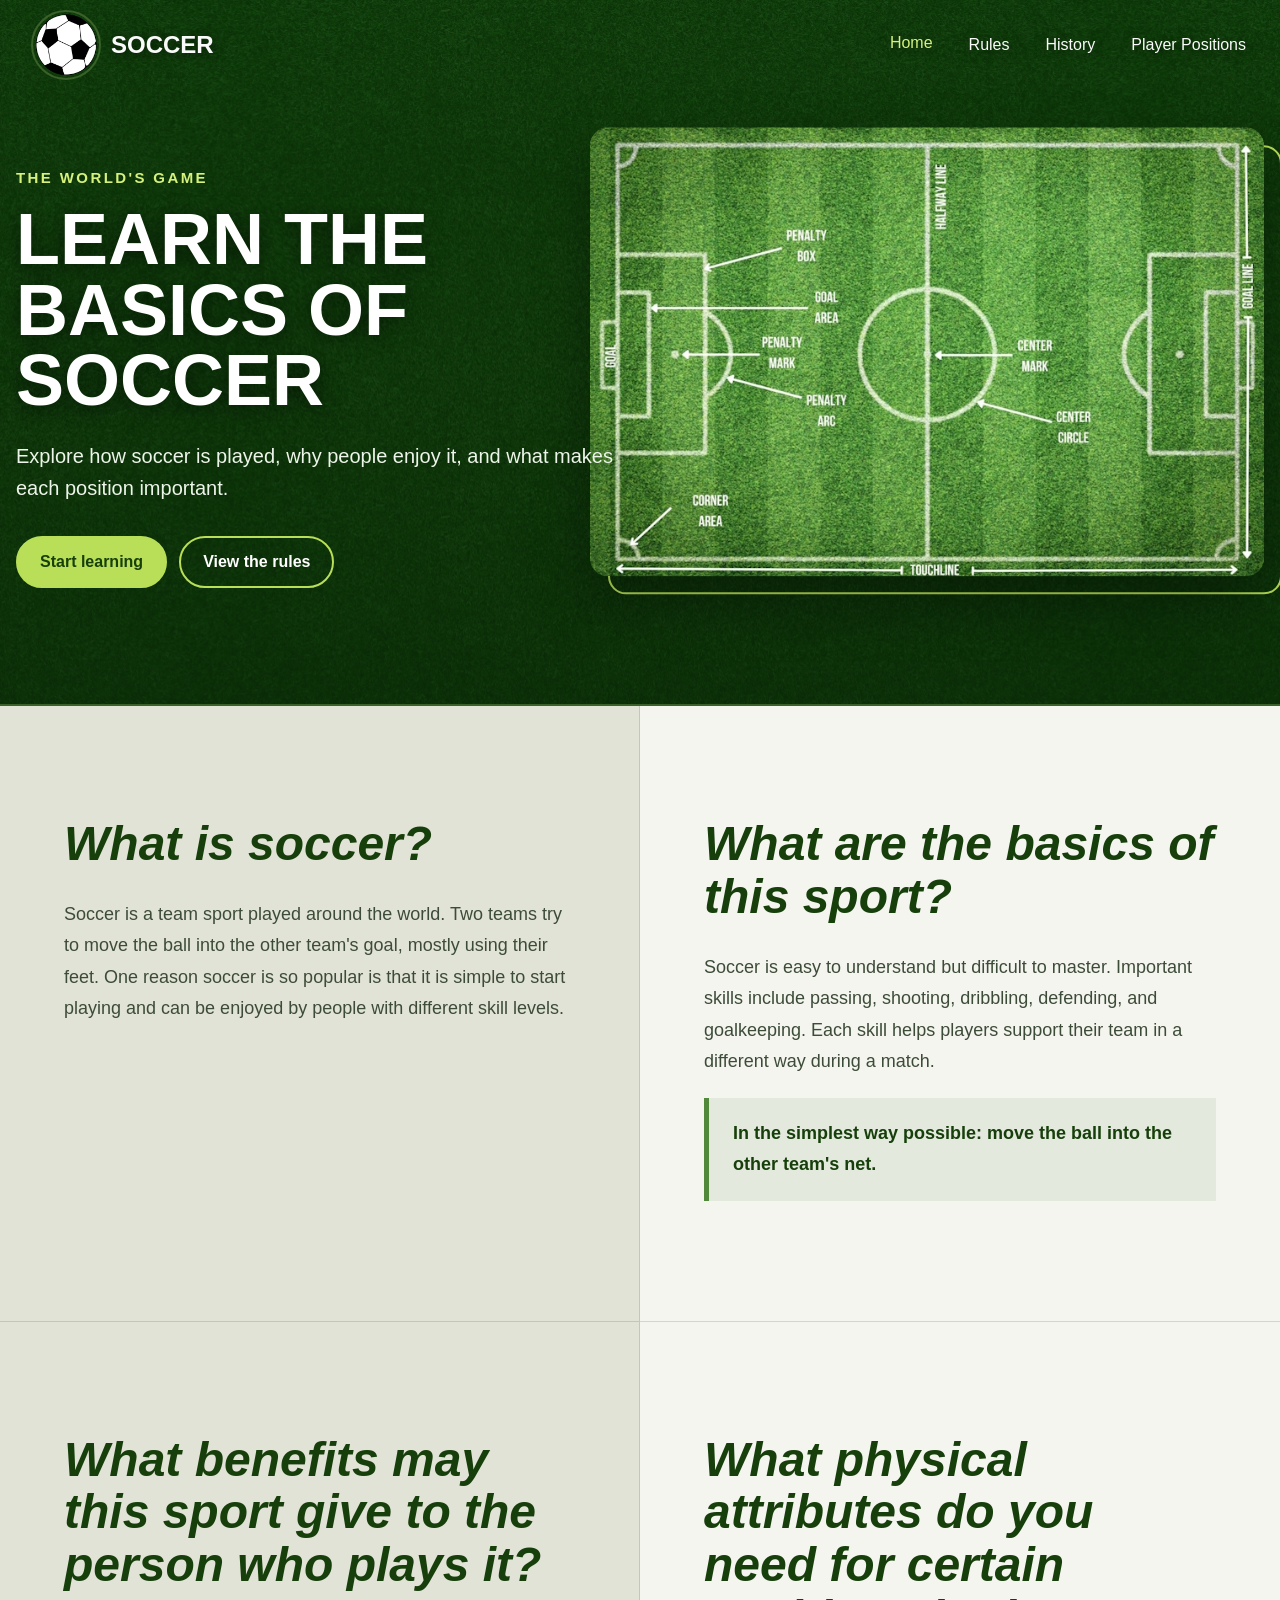
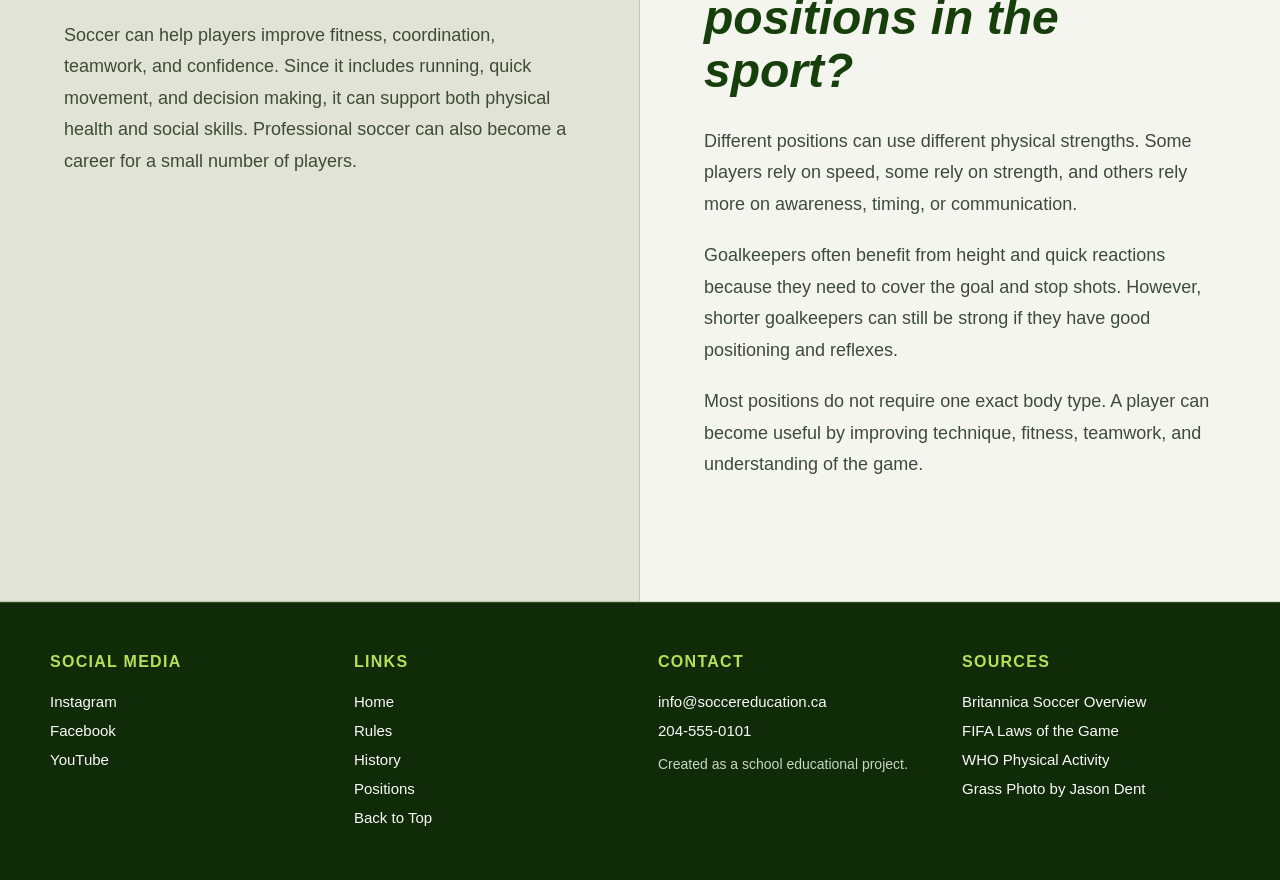
==== commit 2462f905: "Add files via upload" ====
--- a/index.html
+++ b/index.html
@@ -1,13 +1,13 @@
-<!doctype html>
-<html lang="en">
-  <head>
-    <meta charset="UTF-8" />
-    <meta name="viewport" content="width=device-width, initial-scale=1.0" />
-    <link rel="stylesheet" href="stylesheets/style.css" />
-    <link
-      rel="shortcut icon"
-      href="images/soccer ball.webp"
-      type="image/x-icon" />
+<!doctype html>
+<html lang="en">
+  <head>
+    <meta charset="UTF-8" />
+    <meta name="viewport" content="width=device-width, initial-scale=1.0" />
+    <link rel="stylesheet" href="stylesheets/style.css" />
+    <link
+      rel="shortcut icon"
+      href="images/soccer ball.webp"
+      type="image/x-icon" />
     <title>Home | Soccer</title>
   </head>
   <body>
@@ -24,7 +24,7 @@
           </div>
           <ul id="nav-list">
             <li class="nav-item">
-              <a class="nav-link active-link" href="index.html">Home</a>
+              <a class="nav-link active-link" href="#">Home</a>
             </li>
             <li class="nav-item">
               <a class="nav-link" href="rules.html">Rules</a>
@@ -33,7 +33,7 @@
               <a class="nav-link" href="history.html">History</a>
             </li>
             <li class="nav-item">
-              <a class="nav-link" href="#">Player Positions</a>
+              <a class="nav-link" href="positions.html">Player Positions</a>
             </li>
           </ul>
         </div>
@@ -159,6 +159,7 @@
           <a href="index.html">Home</a>
           <a href="rules.html">Rules</a>
           <a href="history.html">History</a>
+          <a href="positions.html">Positions</a>
           <a href="#">Back to Top</a>
         </div>
         <div class="footer-column">
@@ -169,16 +170,28 @@
         </div>
         <div class="footer-column">
           <h3>Sources</h3>
-          <a href="https://www.britannica.com/sports/football-soccer" target="_blank" rel="noopener"
+          <a
+            href="https://www.britannica.com/sports/football-soccer"
+            target="_blank"
+            rel="noopener"
             >Britannica Soccer Overview</a
           >
-          <a href="https://inside.fifa.com/en/laws-of-the-game" target="_blank" rel="noopener"
+          <a
+            href="https://inside.fifa.com/en/laws-of-the-game"
+            target="_blank"
+            rel="noopener"
             >FIFA Laws of the Game</a
           >
-          <a href="https://www.who.int/news-room/fact-sheets/detail/physical-activity" target="_blank" rel="noopener"
+          <a
+            href="https://www.who.int/news-room/fact-sheets/detail/physical-activity"
+            target="_blank"
+            rel="noopener"
             >WHO Physical Activity</a
           >
-          <a href="https://unsplash.com/photos/QSIq9ncQkzY" target="_blank" rel="noopener"
+          <a
+            href="https://unsplash.com/photos/QSIq9ncQkzY"
+            target="_blank"
+            rel="noopener"
             >Grass Photo by Jason Dent</a
           >
         </div>
--- a/stylesheets/style.css
+++ b/stylesheets/style.css
@@ -51,8 +51,9 @@
 
 .nav-inner {
   display: flex;
-  flex-direction: column;
+  flex-direction: row;
   align-items: center;
+  justify-content: center;
 }
 
 /* This styles the website name and logo */
@@ -96,6 +97,7 @@
   border-bottom: #396129 2px solid;
   overflow: hidden;
   /* All page heroes share one slow background movement */
+  -webkit-animation: hero-background-drift 16s ease-in-out infinite alternate;
   animation: hero-background-drift 16s ease-in-out infinite alternate;
 }
 
@@ -124,6 +126,7 @@
   font-weight: bold;
   letter-spacing: 0.16em;
   text-transform: uppercase;
+  -webkit-animation: hero-text-in 0.7s ease-out 0.1s both;
   animation: hero-text-in 0.7s ease-out 0.1s both;
 }
 
@@ -132,6 +135,7 @@
   padding: 0;
   font-size: clamp(4.4rem, 6.5vw, 7.2rem);
   line-height: 0.98;
+  -webkit-animation: hero-text-in 0.8s ease-out 0.22s both;
   animation: hero-text-in 0.8s ease-out 0.22s both;
 }
 
@@ -141,6 +145,7 @@
   color: #edf4e9;
   font-size: clamp(1.7rem, 2vw, 2rem);
   line-height: 1.6;
+  -webkit-animation: hero-text-in 0.8s ease-out 0.34s both;
   animation: hero-text-in 0.8s ease-out 0.34s both;
 }
 
@@ -149,6 +154,7 @@
   flex-wrap: wrap;
   gap: 12px;
   margin-top: 32px;
+  -webkit-animation: hero-text-in 0.8s ease-out 0.46s both;
   animation: hero-text-in 0.8s ease-out 0.46s both;
 }
 
@@ -198,6 +204,7 @@
   right: 0;
   width: 54%;
   transform: translateY(-50%);
+  -webkit-animation: hero-image-in 0.95s ease-out 0.2s both;
   animation: hero-image-in 0.95s ease-out 0.2s both;
 }
 
@@ -214,14 +221,30 @@
   display: block;
   width: 100%;
   aspect-ratio: 3 / 2;
+  -o-object-fit: cover;
   object-fit: cover;
+  -o-object-position: center;
   object-position: center;
   border-radius: 18px;
   box-shadow: 0 24px 55px rgba(0, 0, 0, 0.35);
+  -webkit-animation: hero-image-float 5s ease-in-out 1.2s infinite;
   animation: hero-image-float 5s ease-in-out 1.2s infinite;
 }
 
 /* These animations make the hero appear when the page loads */
+@-webkit-keyframes hero-background-drift {
+  from {
+    background-position:
+      center,
+      center 46%;
+  }
+
+  to {
+    background-position:
+      center,
+      center 54%;
+  }
+}
 @keyframes hero-background-drift {
   from {
     background-position:
@@ -236,6 +259,18 @@
   }
 }
 
+@-webkit-keyframes hero-text-in {
+  from {
+    opacity: 0;
+    transform: translateY(24px);
+  }
+
+  to {
+    opacity: 1;
+    transform: translateY(0);
+  }
+}
+
 @keyframes hero-text-in {
   from {
     opacity: 0;
@@ -248,6 +283,18 @@
   }
 }
 
+@-webkit-keyframes hero-image-in {
+  from {
+    opacity: 0;
+    transform: translate(70px, -50%);
+  }
+
+  to {
+    opacity: 1;
+    transform: translate(0, -50%);
+  }
+}
+
 @keyframes hero-image-in {
   from {
     opacity: 0;
@@ -257,6 +304,17 @@
   to {
     opacity: 1;
     transform: translate(0, -50%);
+  }
+}
+
+@-webkit-keyframes hero-image-float {
+  0%,
+  100% {
+    transform: translateY(0);
+  }
+
+  50% {
+    transform: translateY(-8px);
   }
 }
 
@@ -296,7 +354,20 @@
     width: 100%;
     max-width: 720px;
     transform: none;
+    -webkit-animation-name: hero-image-in-mobile;
     animation-name: hero-image-in-mobile;
+  }
+}
+
+@-webkit-keyframes hero-image-in-mobile {
+  from {
+    opacity: 0;
+    transform: translateY(35px);
+  }
+
+  to {
+    opacity: 1;
+    transform: translateY(0);
   }
 }
 
@@ -316,6 +387,7 @@
 @media (prefers-reduced-motion: reduce) {
   .hero {
     background-attachment: scroll;
+    -webkit-animation: none;
     animation: none;
   }
 
@@ -327,10 +399,13 @@
   .hero-image img,
   .history-hero-image,
   .history-hero-image img,
+  .positions-hero-image,
+  .positions-hero-image img,
   .rules-hero-visual,
   .rules-hero-visual img,
   .home-content .info-section {
     /* Important ensures later page-specific animation rules cannot override it */
+    -webkit-animation: none !important;
     animation: none !important;
   }
 }
@@ -341,7 +416,7 @@
   justify-content: center;
   align-items: center;
   list-style-type: none;
-  flex-direction: column;
+  flex-direction: row;
   flex-wrap: wrap;
   align-content: center;
   background-color: transparent;
@@ -514,19 +589,23 @@
   }
 
   .home-content .info-section {
+    -webkit-animation: section-in 0.7s ease-out both;
     animation: section-in 0.7s ease-out both;
   }
 
   .home-content .info-section:nth-child(2) {
+    -webkit-animation-delay: 0.08s;
     animation-delay: 0.08s;
   }
 
   .home-content .info-section:nth-child(3) {
+    -webkit-animation-delay: 0.16s;
     animation-delay: 0.16s;
   }
 
   .home-content .info-section:nth-child(4),
   .timeline-item:nth-child(4) {
+    -webkit-animation-delay: 0.24s;
     animation-delay: 0.24s;
   }
 
@@ -536,6 +615,17 @@
 }
 
 /* This makes the content sections fade in */
+@-webkit-keyframes section-in {
+  from {
+    opacity: 0;
+    transform: translateY(22px);
+  }
+
+  to {
+    opacity: 1;
+    transform: translateY(0);
+  }
+}
 @keyframes section-in {
   from {
     opacity: 0;
@@ -571,6 +661,7 @@
   padding: 0;
   font-size: clamp(4.5rem, 8vw, 8rem);
   line-height: 1;
+  -webkit-animation: hero-text-in 0.8s ease-out 0.2s both;
   animation: hero-text-in 0.8s ease-out 0.2s both;
 }
 
@@ -580,12 +671,14 @@
   color: #edf4e9;
   font-size: 2rem;
   line-height: 1.6;
+  -webkit-animation: hero-text-in 0.8s ease-out 0.34s both;
   animation: hero-text-in 0.8s ease-out 0.34s both;
 }
 
 .history-hero-image {
   position: relative;
   margin: 0;
+  -webkit-animation: history-image-in 0.95s ease-out 0.2s both;
   animation: history-image-in 0.95s ease-out 0.2s both;
 }
 
@@ -602,11 +695,14 @@
   display: block;
   width: 100%;
   aspect-ratio: 4 / 3;
+  -o-object-fit: cover;
   object-fit: cover;
+  -o-object-position: center;
   object-position: center;
   border-radius: 18px;
   box-shadow: 0 24px 55px rgba(0, 0, 0, 0.35);
   /* Continues the hero motion after the image entrance finishes */
+  -webkit-animation: hero-image-float 5.5s ease-in-out 1.25s infinite;
   animation: hero-image-float 5.5s ease-in-out 1.25s infinite;
 }
 
@@ -625,7 +721,8 @@
   font-size: 1.2rem;
   font-weight: bold;
   line-height: 1.2;
-  white-space: nowrap;
+  white-space: wrap;
+  -webkit-backdrop-filter: blur(8px);
   backdrop-filter: blur(8px);
 }
 
@@ -638,6 +735,18 @@
 .photo-credit-chip a:hover,
 .photo-credit-chip a:focus {
   text-decoration: underline;
+}
+
+@-webkit-keyframes history-image-in {
+  from {
+    opacity: 0;
+    transform: translateX(60px);
+  }
+
+  to {
+    opacity: 1;
+    transform: translateX(0);
+  }
 }
 
 @keyframes history-image-in {
@@ -802,6 +911,7 @@
   padding: 0;
   font-size: clamp(4.5rem, 8vw, 8rem);
   line-height: 1;
+  -webkit-animation: hero-text-in 0.8s ease-out 0.2s both;
   animation: hero-text-in 0.8s ease-out 0.2s both;
 }
 
@@ -811,10 +921,12 @@
   color: #edf4e9;
   font-size: 2rem;
   line-height: 1.6;
+  -webkit-animation: hero-text-in 0.8s ease-out 0.34s both;
   animation: hero-text-in 0.8s ease-out 0.34s both;
 }
 
 .rules-hero-content .hero-button {
+  -webkit-animation: hero-text-in 0.8s ease-out 0.46s both;
   animation: hero-text-in 0.8s ease-out 0.46s both;
 }
 
@@ -822,6 +934,7 @@
 .rules-hero-visual {
   position: relative;
   margin: 0;
+  -webkit-animation: history-image-in 0.95s ease-out 0.2s both;
   animation: history-image-in 0.95s ease-out 0.2s both;
 }
 
@@ -838,10 +951,12 @@
   display: block;
   width: 100%;
   aspect-ratio: 3 / 2;
+  -o-object-fit: cover;
   object-fit: cover;
   border-radius: 18px;
   box-shadow: 0 24px 55px rgba(0, 0, 0, 0.35);
   /* Matches the subtle continuous image motion used by the other heroes */
+  -webkit-animation: hero-image-float 5.8s ease-in-out 1.25s infinite;
   animation: hero-image-float 5.8s ease-in-out 1.25s infinite;
 }
 
@@ -1095,12 +1210,11 @@
   overflow: hidden;
   border: 3px solid rgba(255, 255, 255, 0.8);
   background-color: #508939;
-  background-image:
-    linear-gradient(
-      90deg,
-      rgba(255, 255, 255, 0.04) 50%,
-      rgba(0, 0, 0, 0.04) 50%
-    );
+  background-image: linear-gradient(
+    90deg,
+    rgba(255, 255, 255, 0.04) 50%,
+    rgba(0, 0, 0, 0.04) 50%
+  );
   background-size: 80px 100%;
 }
 
@@ -1353,6 +1467,8 @@
   padding: 4px 0;
   font-size: 1.5rem;
   display: block;
+  width: -webkit-fit-content;
+  width: -moz-fit-content;
   width: fit-content;
   transition:
     color 0.2s ease,
@@ -1436,7 +1552,6 @@
     font-size: 1.7rem;
     line-height: 1.65;
   }
-
 }
 
 @media all and (max-width: 800px) {
@@ -1602,3 +1717,65 @@
     font-size: 1.2rem;
   }
 }
+
+.position-section {
+  text-align: center;
+  background-color: #e1e3d6;
+}
+
+.position-section h2 {
+  color: #173f0b;
+}
+
+.position-section p {
+  color: #3d4c38;
+}
+
+.position-section .section-kicker {
+  color: #508939;
+}
+
+.positions-item {
+  border-top: 5px solid #508939;
+  color: #173f0b;
+  background-color: rgba(80, 137, 57, 0.1);
+}
+
+#defensive-positions-list {
+  display: grid;
+  grid-template-columns: 1fr;
+  grid-template-rows: repeat(6, 1fr);
+  gap: 20px;
+  background-color: #e1e3d6;
+}
+
+#midfield-positions-list {
+  display: grid;
+  grid-template-columns: 1fr;
+  grid-template-rows: repeat(5, 1fr);
+  gap: 20px;
+  background-color: #e1e3d6;
+}
+
+#attacking-positions-list {
+  display: grid;
+  grid-template-columns: 1fr;
+  grid-template-rows: repeat(4, 1fr);
+  gap: 20px;
+  background-color: #e1e3d6;
+}
+
+@media all and (min-width: 886px) {
+  #defensive-positions-list {
+    grid-template-rows: 1fr;
+    grid-template-columns: repeat(6, 1fr);
+  }
+  #midfield-positions-list {
+    grid-template-rows: 1fr;
+    grid-template-columns: repeat(5, 1fr);
+  }
+  #attacking-positions-list {
+    grid-template-rows: 1fr;
+    grid-template-columns: repeat(4, 1fr);
+  }
+}
